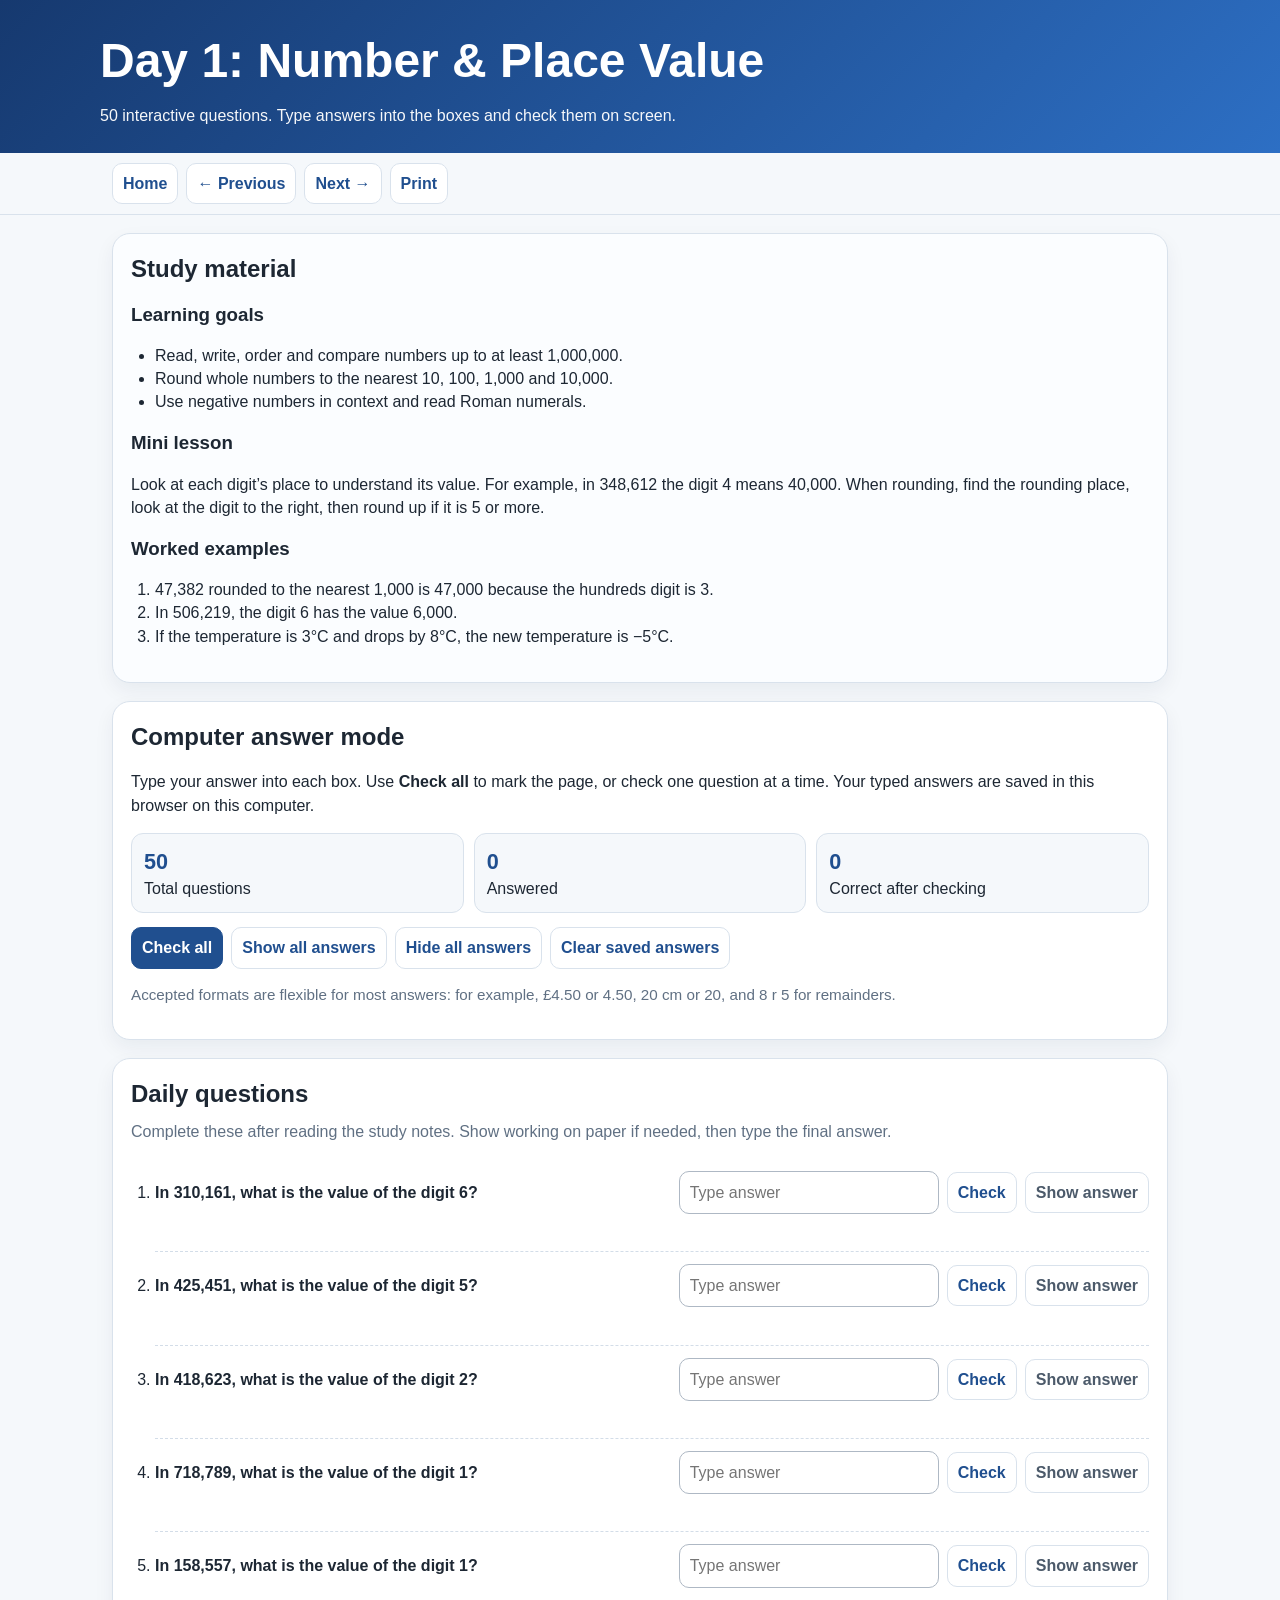
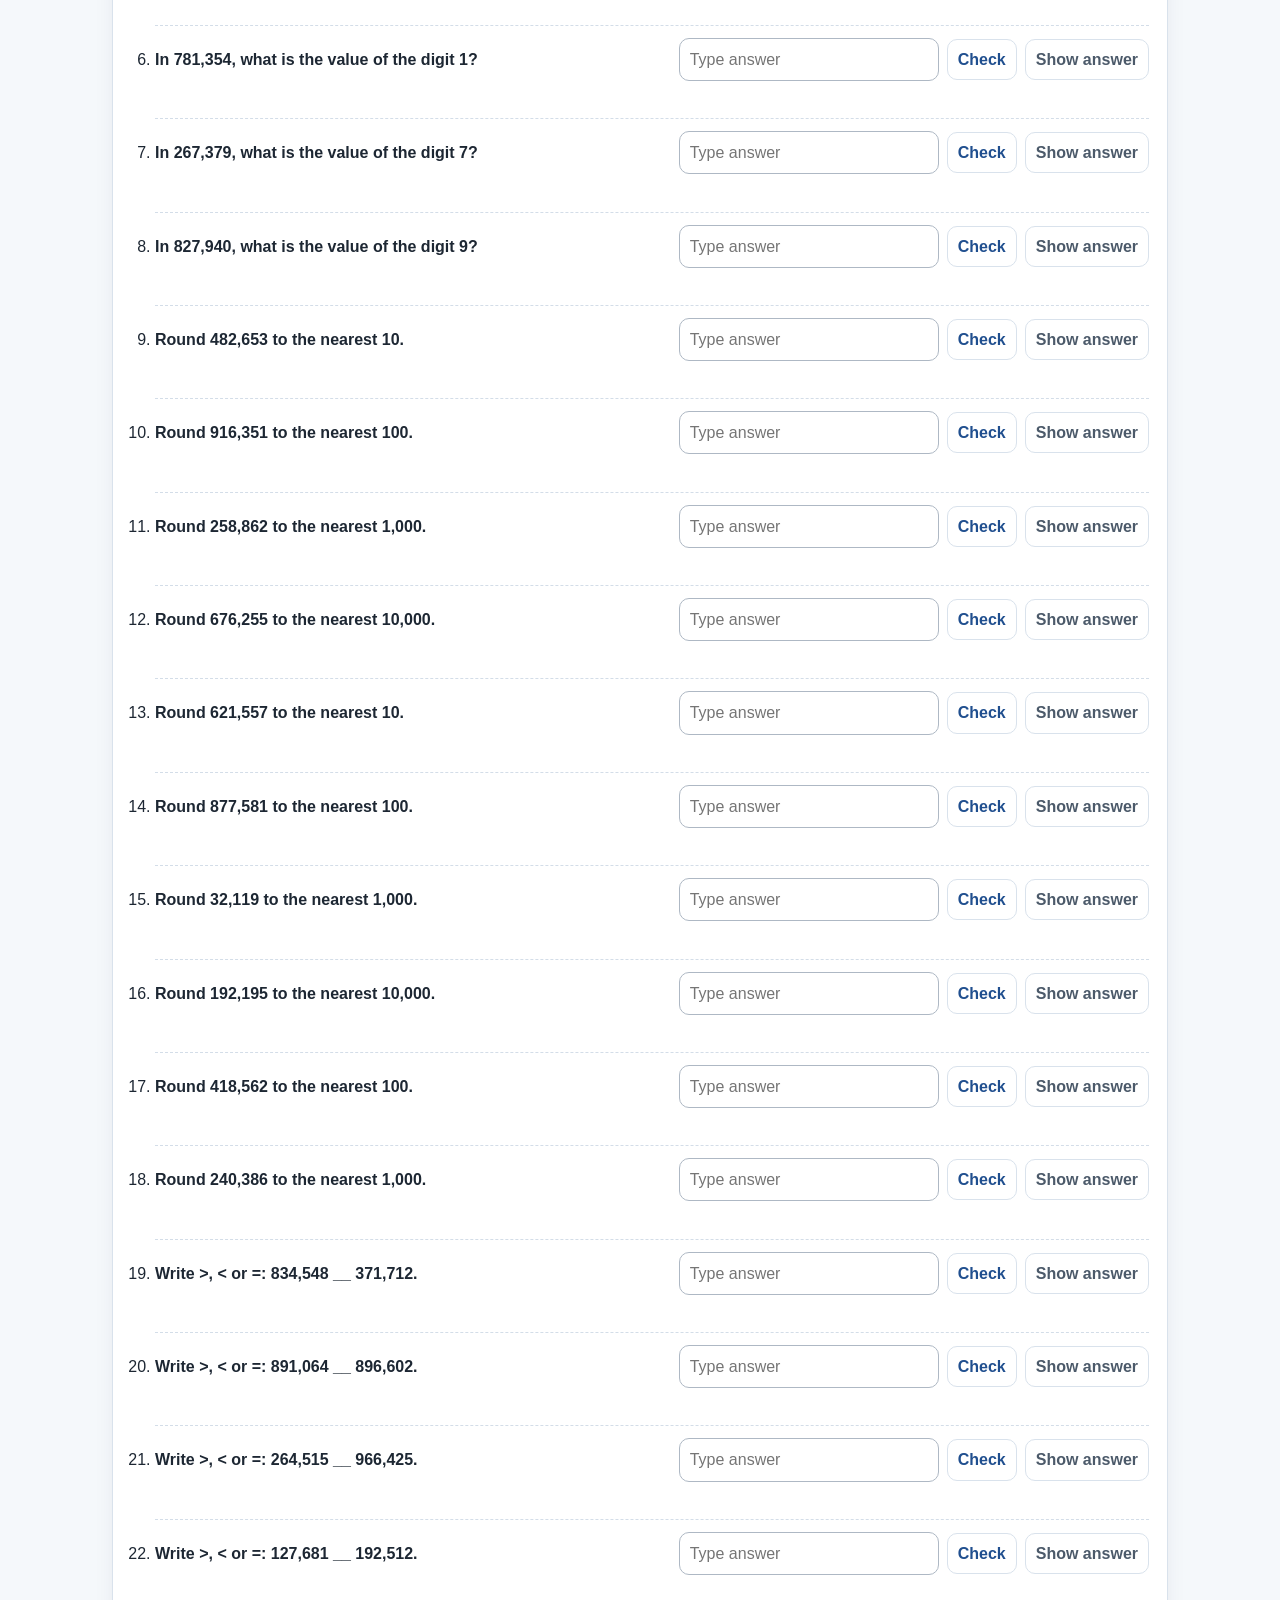
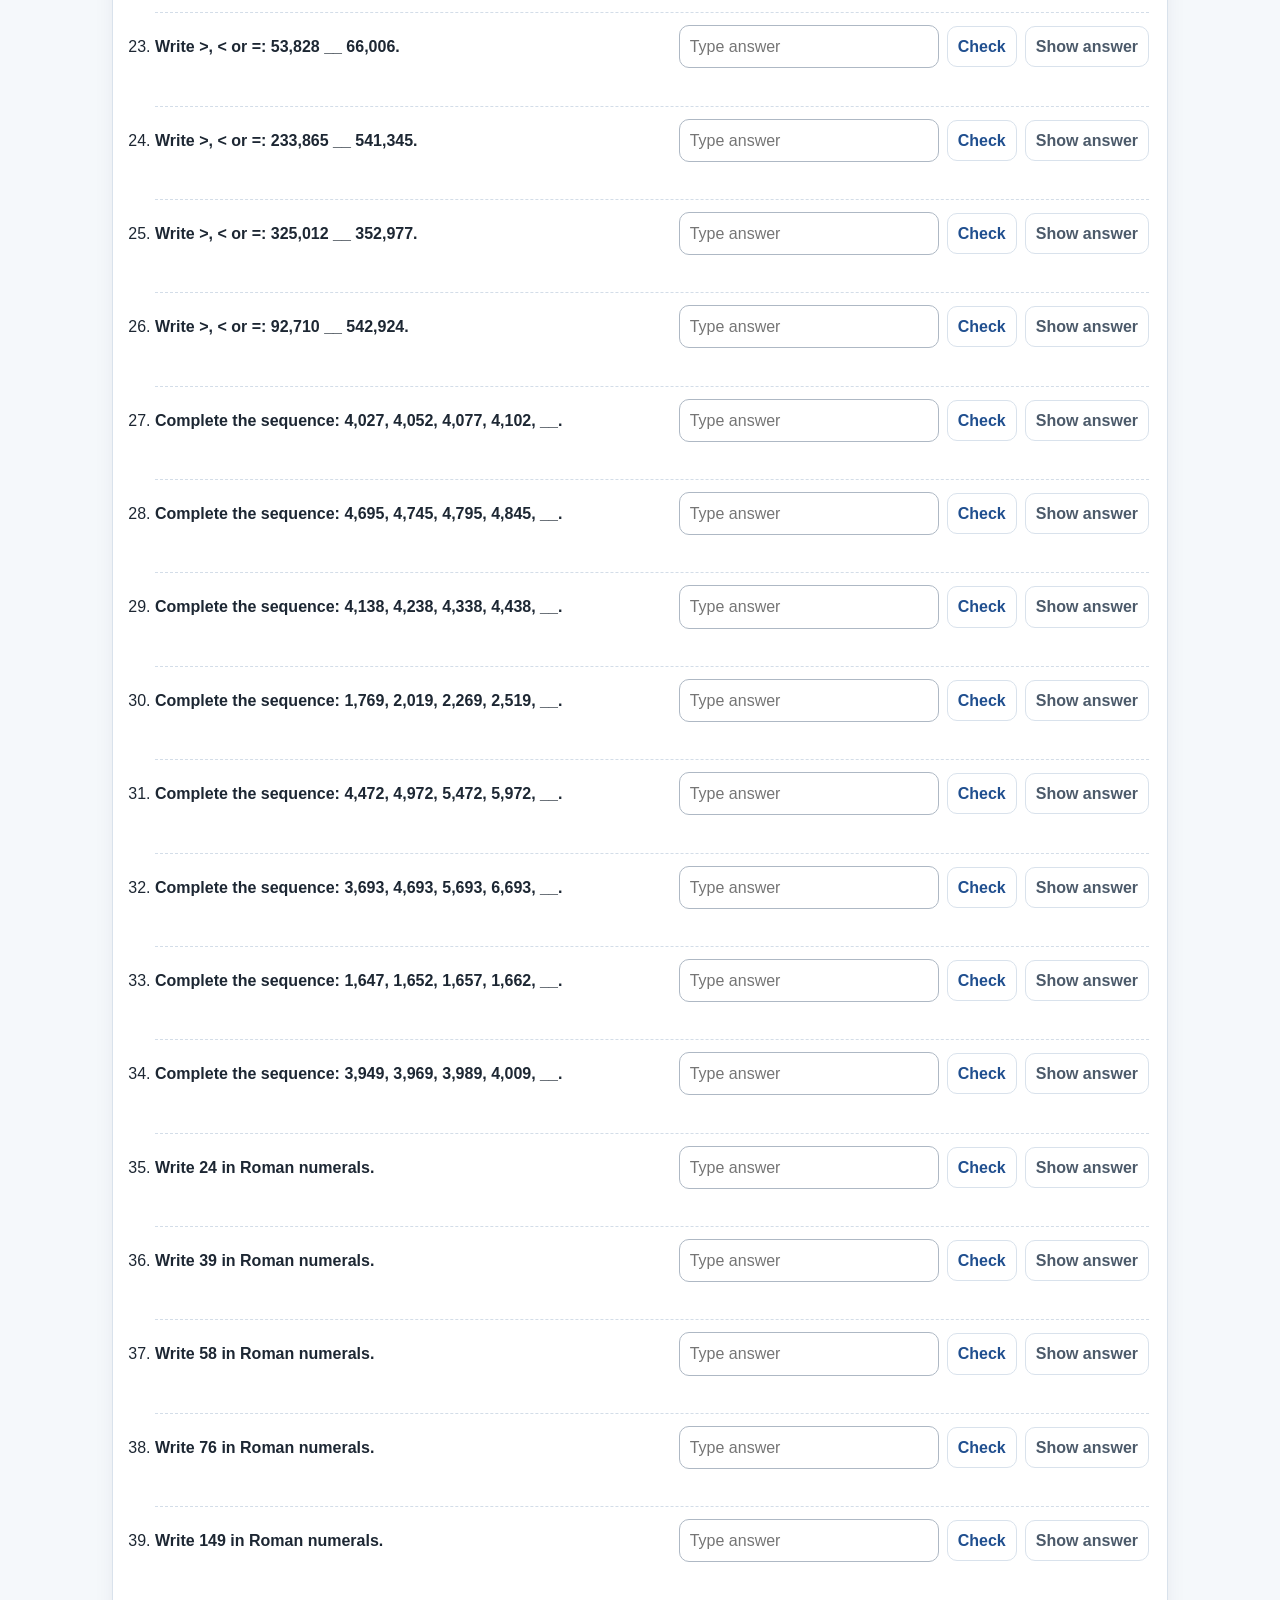
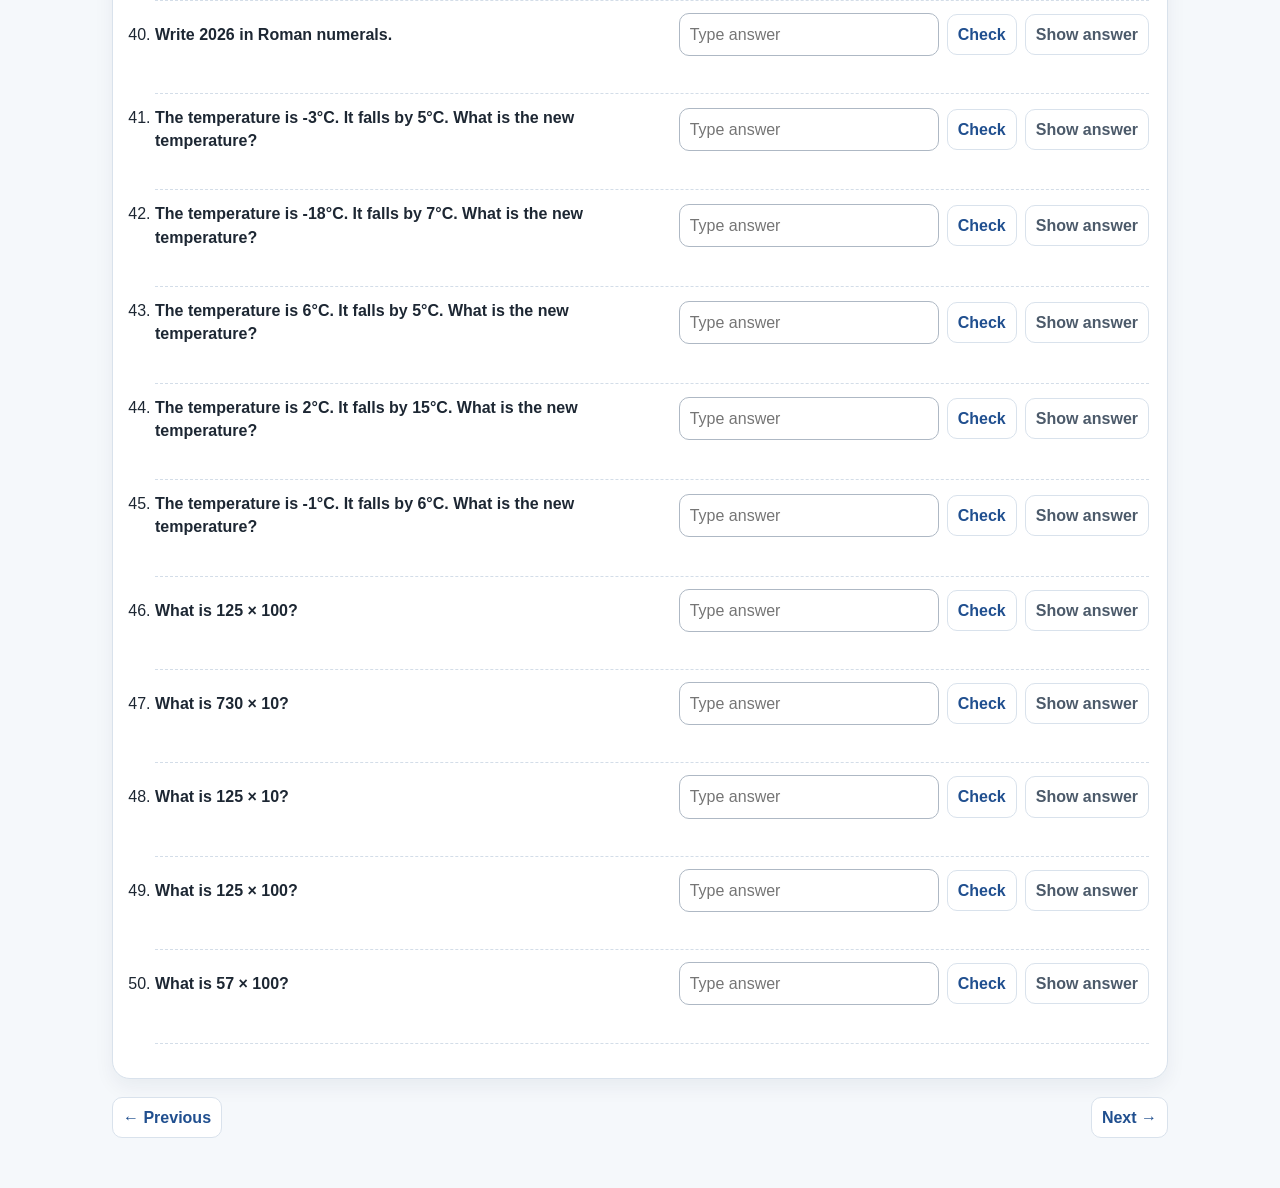
==== day1.html @ 604b39ca "Add files via upload" ====
<!DOCTYPE html>
<html lang="en">
<head>
  <meta charset="utf-8">
  <meta name="viewport" content="width=device-width, initial-scale=1">
  <title>Day 1: Number &amp; Place Value</title>
  <style>
    :root {
      --ink:#1d2733; --muted:#607083; --paper:#fff; --soft:#f5f8fb; --line:#d9e2ec;
      --accent:#204f8f; --accent2:#2d6fc4; --good:#1f7a44; --bad:#b42318; --warn:#8a5a00;
    }
    * { box-sizing:border-box; }
    body { margin:0; font-family:Arial, Helvetica, sans-serif; background:var(--soft); color:var(--ink); line-height:1.45; }
    header { background:linear-gradient(135deg,#16396f,#2d6fc4); color:white; padding:26px 18px; }
    .wrap { max-width:1080px; margin:0 auto; }
    h1 { margin:0 0 8px; font-size:clamp(1.8rem,4vw,3rem); }
    h2 { margin:0 0 8px; }
    h3 { margin:14px 0 6px; }
    .subtitle { margin:0; max-width:780px; opacity:.96; }
    .topnav { background:rgba(245,248,251,.97); border-bottom:1px solid var(--line); position:sticky; top:0; z-index:5; }
    .topnav .wrap { display:flex; gap:8px; flex-wrap:wrap; padding:10px 12px; align-items:center; }
    a, button { font:inherit; }
    .nav-btn, .home-link, .action-btn, .check-one, .show-one {
      border:1px solid var(--line); border-radius:10px; background:white; color:var(--accent);
      padding:8px 10px; text-decoration:none; font-weight:700; cursor:pointer;
    }
    .action-btn { background:var(--accent); color:white; border-color:var(--accent); }
    .show-one { color:#4c5a6a; }
    main { max-width:1080px; margin:0 auto; padding:18px 12px 50px; }
    .panel, .question-section {
      background:var(--paper); border:1px solid var(--line); border-radius:18px;
      padding:18px; margin-bottom:18px; box-shadow:0 8px 20px rgba(16,39,71,.06);
    }
    .study-notes { background:#fbfdff; }
    .study-notes ul, .study-notes ol { padding-left:24px; }
    .stats { display:grid; grid-template-columns:repeat(auto-fit,minmax(160px,1fr)); gap:10px; margin-top:12px; }
    .stat { border:1px solid var(--line); background:var(--soft); border-radius:12px; padding:12px; }
    .stat strong { display:block; font-size:1.35rem; color:var(--accent); }
    .controls { display:flex; flex-wrap:wrap; gap:8px; margin-top:14px; }
    .section-desc { color:var(--muted); margin-top:0; }
    .question-list { padding-left:24px; }
    .q-item { border-bottom:1px dashed #d3dde8; padding:12px 0; break-inside:avoid; }
    .q-row { display:grid; grid-template-columns:1fr minmax(170px,260px) auto auto; gap:8px; align-items:center; }
    .q-text { font-weight:600; }
    .answer-input { width:100%; padding:9px 10px; border:1px solid #aeb8c4; border-radius:10px; font:inherit; background:#fff; }
    .answer-input.correct { border-color:var(--good); background:#f0fbf4; }
    .answer-input.incorrect { border-color:var(--bad); background:#fff5f4; }
    .feedback { margin-top:6px; min-height:1.2em; font-weight:700; }
    .feedback.good { color:var(--good); }
    .feedback.bad { color:var(--bad); }
    .feedback.warn { color:var(--warn); }
    .answer-reveal { display:none; margin-top:6px; padding:8px 10px; background:#eef5ff; border-left:4px solid var(--accent2); border-radius:8px; }
    .answer-reveal.visible { display:block; }
    .bottom-nav { display:flex; justify-content:space-between; gap:8px; margin-top:16px; }
    .note { color:var(--muted); font-size:.95rem; }
    @media (max-width:820px) {
      .q-row { grid-template-columns:1fr; }
      .check-one, .show-one { width:100%; }
    }
    @media print {
      .topnav, .controls, .check-one, .show-one { display:none !important; }
      body { background:white; }
      header { background:white; color:black; border-bottom:2px solid black; }
      .panel, .question-section { box-shadow:none; border:1px solid #aaa; }
      .answer-input { border:none; border-bottom:1px solid #555; border-radius:0; }
      .answer-reveal { display:none !important; }
    }
  </style>
</head>
<body>
  <header>
    <div class="wrap">
      <h1>Day 1: Number &amp; Place Value</h1>
      <p class="subtitle">50 interactive questions. Type answers into the boxes and check them on screen.</p>
    </div>
  </header>
  <div class="topnav">
    <div class="wrap">
      <a class="home-link" href="index.html">Home</a>
      <a class="nav-btn" href="index.html">← Previous</a>
      <a class="nav-btn" href="day2.html">Next →</a>
      <button class="nav-btn" onclick="window.print()">Print</button>
    </div>
  </div>
  <main>
    <section class="panel study-notes"><h2>Study material</h2><h3>Learning goals</h3><ul><li>Read, write, order and compare numbers up to at least 1,000,000.</li><li>Round whole numbers to the nearest 10, 100, 1,000 and 10,000.</li><li>Use negative numbers in context and read Roman numerals.</li></ul><h3>Mini lesson</h3><p>Look at each digit’s place to understand its value. For example, in 348,612 the digit 4 means 40,000. When rounding, find the rounding place, look at the digit to the right, then round up if it is 5 or more.</p><h3>Worked examples</h3><ol><li>47,382 rounded to the nearest 1,000 is 47,000 because the hundreds digit is 3.</li><li>In 506,219, the digit 6 has the value 6,000.</li><li>If the temperature is 3°C and drops by 8°C, the new temperature is −5°C.</li></ol></section>
    <section class="panel">
      <h2>Computer answer mode</h2>
      <p>Type your answer into each box. Use <strong>Check all</strong> to mark the page, or check one question at a time. Your typed answers are saved in this browser on this computer.</p>
      <div class="stats">
        <div class="stat"><strong id="total-count">50</strong>Total questions</div>
        <div class="stat"><strong id="answered-count">0</strong>Answered</div>
        <div class="stat"><strong id="score-count">0</strong>Correct after checking</div>
      </div>
      <div class="controls">
        <button class="action-btn" id="check-all" type="button">Check all</button>
        <button class="nav-btn" id="show-all" type="button">Show all answers</button>
        <button class="nav-btn" id="hide-all" type="button">Hide all answers</button>
        <button class="nav-btn" id="reset-page" type="button">Clear saved answers</button>
      </div>
      <p class="note">Accepted formats are flexible for most answers: for example, £4.50 or 4.50, 20 cm or 20, and 8 r 5 for remainders.</p>
    </section>

    <section class="question-section"><h2>Daily questions</h2>
<p class="section-desc">Complete these after reading the study notes. Show working on paper if needed, then type the final answer.</p>
<ol class="question-list">

<li class="q-item" id="q1">
  <div class="q-row">
    <label class="q-label" for="answer-1">
      <span class="q-text">In 310,161, what is the value of the digit 6?</span>
    </label>
    <input id="answer-1" class="answer-input" type="text" inputmode="text" autocomplete="off" placeholder="Type answer">
    <button type="button" class="check-one" data-qid="1">Check</button>
    <button type="button" class="show-one" data-qid="1">Show answer</button>
  </div>
  <div class="feedback" id="feedback-1" aria-live="polite"></div>
  <div class="answer-reveal" id="reveal-1">Answer: <strong>60</strong></div>
</li>

<li class="q-item" id="q2">
  <div class="q-row">
    <label class="q-label" for="answer-2">
      <span class="q-text">In 425,451, what is the value of the digit 5?</span>
    </label>
    <input id="answer-2" class="answer-input" type="text" inputmode="text" autocomplete="off" placeholder="Type answer">
    <button type="button" class="check-one" data-qid="2">Check</button>
    <button type="button" class="show-one" data-qid="2">Show answer</button>
  </div>
  <div class="feedback" id="feedback-2" aria-live="polite"></div>
  <div class="answer-reveal" id="reveal-2">Answer: <strong>50</strong></div>
</li>

<li class="q-item" id="q3">
  <div class="q-row">
    <label class="q-label" for="answer-3">
      <span class="q-text">In 418,623, what is the value of the digit 2?</span>
    </label>
    <input id="answer-3" class="answer-input" type="text" inputmode="text" autocomplete="off" placeholder="Type answer">
    <button type="button" class="check-one" data-qid="3">Check</button>
    <button type="button" class="show-one" data-qid="3">Show answer</button>
  </div>
  <div class="feedback" id="feedback-3" aria-live="polite"></div>
  <div class="answer-reveal" id="reveal-3">Answer: <strong>20</strong></div>
</li>

<li class="q-item" id="q4">
  <div class="q-row">
    <label class="q-label" for="answer-4">
      <span class="q-text">In 718,789, what is the value of the digit 1?</span>
    </label>
    <input id="answer-4" class="answer-input" type="text" inputmode="text" autocomplete="off" placeholder="Type answer">
    <button type="button" class="check-one" data-qid="4">Check</button>
    <button type="button" class="show-one" data-qid="4">Show answer</button>
  </div>
  <div class="feedback" id="feedback-4" aria-live="polite"></div>
  <div class="answer-reveal" id="reveal-4">Answer: <strong>10,000</strong></div>
</li>

<li class="q-item" id="q5">
  <div class="q-row">
    <label class="q-label" for="answer-5">
      <span class="q-text">In 158,557, what is the value of the digit 1?</span>
    </label>
    <input id="answer-5" class="answer-input" type="text" inputmode="text" autocomplete="off" placeholder="Type answer">
    <button type="button" class="check-one" data-qid="5">Check</button>
    <button type="button" class="show-one" data-qid="5">Show answer</button>
  </div>
  <div class="feedback" id="feedback-5" aria-live="polite"></div>
  <div class="answer-reveal" id="reveal-5">Answer: <strong>100,000</strong></div>
</li>

<li class="q-item" id="q6">
  <div class="q-row">
    <label class="q-label" for="answer-6">
      <span class="q-text">In 781,354, what is the value of the digit 1?</span>
    </label>
    <input id="answer-6" class="answer-input" type="text" inputmode="text" autocomplete="off" placeholder="Type answer">
    <button type="button" class="check-one" data-qid="6">Check</button>
    <button type="button" class="show-one" data-qid="6">Show answer</button>
  </div>
  <div class="feedback" id="feedback-6" aria-live="polite"></div>
  <div class="answer-reveal" id="reveal-6">Answer: <strong>1,000</strong></div>
</li>

<li class="q-item" id="q7">
  <div class="q-row">
    <label class="q-label" for="answer-7">
      <span class="q-text">In 267,379, what is the value of the digit 7?</span>
    </label>
    <input id="answer-7" class="answer-input" type="text" inputmode="text" autocomplete="off" placeholder="Type answer">
    <button type="button" class="check-one" data-qid="7">Check</button>
    <button type="button" class="show-one" data-qid="7">Show answer</button>
  </div>
  <div class="feedback" id="feedback-7" aria-live="polite"></div>
  <div class="answer-reveal" id="reveal-7">Answer: <strong>7,000</strong></div>
</li>

<li class="q-item" id="q8">
  <div class="q-row">
    <label class="q-label" for="answer-8">
      <span class="q-text">In 827,940, what is the value of the digit 9?</span>
    </label>
    <input id="answer-8" class="answer-input" type="text" inputmode="text" autocomplete="off" placeholder="Type answer">
    <button type="button" class="check-one" data-qid="8">Check</button>
    <button type="button" class="show-one" data-qid="8">Show answer</button>
  </div>
  <div class="feedback" id="feedback-8" aria-live="polite"></div>
  <div class="answer-reveal" id="reveal-8">Answer: <strong>900</strong></div>
</li>

<li class="q-item" id="q9">
  <div class="q-row">
    <label class="q-label" for="answer-9">
      <span class="q-text">Round 482,653 to the nearest 10.</span>
    </label>
    <input id="answer-9" class="answer-input" type="text" inputmode="text" autocomplete="off" placeholder="Type answer">
    <button type="button" class="check-one" data-qid="9">Check</button>
    <button type="button" class="show-one" data-qid="9">Show answer</button>
  </div>
  <div class="feedback" id="feedback-9" aria-live="polite"></div>
  <div class="answer-reveal" id="reveal-9">Answer: <strong>482,650</strong></div>
</li>

<li class="q-item" id="q10">
  <div class="q-row">
    <label class="q-label" for="answer-10">
      <span class="q-text">Round 916,351 to the nearest 100.</span>
    </label>
    <input id="answer-10" class="answer-input" type="text" inputmode="text" autocomplete="off" placeholder="Type answer">
    <button type="button" class="check-one" data-qid="10">Check</button>
    <button type="button" class="show-one" data-qid="10">Show answer</button>
  </div>
  <div class="feedback" id="feedback-10" aria-live="polite"></div>
  <div class="answer-reveal" id="reveal-10">Answer: <strong>916,400</strong></div>
</li>

<li class="q-item" id="q11">
  <div class="q-row">
    <label class="q-label" for="answer-11">
      <span class="q-text">Round 258,862 to the nearest 1,000.</span>
    </label>
    <input id="answer-11" class="answer-input" type="text" inputmode="text" autocomplete="off" placeholder="Type answer">
    <button type="button" class="check-one" data-qid="11">Check</button>
    <button type="button" class="show-one" data-qid="11">Show answer</button>
  </div>
  <div class="feedback" id="feedback-11" aria-live="polite"></div>
  <div class="answer-reveal" id="reveal-11">Answer: <strong>259,000</strong></div>
</li>

<li class="q-item" id="q12">
  <div class="q-row">
    <label class="q-label" for="answer-12">
      <span class="q-text">Round 676,255 to the nearest 10,000.</span>
    </label>
    <input id="answer-12" class="answer-input" type="text" inputmode="text" autocomplete="off" placeholder="Type answer">
    <button type="button" class="check-one" data-qid="12">Check</button>
    <button type="button" class="show-one" data-qid="12">Show answer</button>
  </div>
  <div class="feedback" id="feedback-12" aria-live="polite"></div>
  <div class="answer-reveal" id="reveal-12">Answer: <strong>680,000</strong></div>
</li>

<li class="q-item" id="q13">
  <div class="q-row">
    <label class="q-label" for="answer-13">
      <span class="q-text">Round 621,557 to the nearest 10.</span>
    </label>
    <input id="answer-13" class="answer-input" type="text" inputmode="text" autocomplete="off" placeholder="Type answer">
    <button type="button" class="check-one" data-qid="13">Check</button>
    <button type="button" class="show-one" data-qid="13">Show answer</button>
  </div>
  <div class="feedback" id="feedback-13" aria-live="polite"></div>
  <div class="answer-reveal" id="reveal-13">Answer: <strong>621,560</strong></div>
</li>

<li class="q-item" id="q14">
  <div class="q-row">
    <label class="q-label" for="answer-14">
      <span class="q-text">Round 877,581 to the nearest 100.</span>
    </label>
    <input id="answer-14" class="answer-input" type="text" inputmode="text" autocomplete="off" placeholder="Type answer">
    <button type="button" class="check-one" data-qid="14">Check</button>
    <button type="button" class="show-one" data-qid="14">Show answer</button>
  </div>
  <div class="feedback" id="feedback-14" aria-live="polite"></div>
  <div class="answer-reveal" id="reveal-14">Answer: <strong>877,600</strong></div>
</li>

<li class="q-item" id="q15">
  <div class="q-row">
    <label class="q-label" for="answer-15">
      <span class="q-text">Round 32,119 to the nearest 1,000.</span>
    </label>
    <input id="answer-15" class="answer-input" type="text" inputmode="text" autocomplete="off" placeholder="Type answer">
    <button type="button" class="check-one" data-qid="15">Check</button>
    <button type="button" class="show-one" data-qid="15">Show answer</button>
  </div>
  <div class="feedback" id="feedback-15" aria-live="polite"></div>
  <div class="answer-reveal" id="reveal-15">Answer: <strong>32,000</strong></div>
</li>

<li class="q-item" id="q16">
  <div class="q-row">
    <label class="q-label" for="answer-16">
      <span class="q-text">Round 192,195 to the nearest 10,000.</span>
    </label>
    <input id="answer-16" class="answer-input" type="text" inputmode="text" autocomplete="off" placeholder="Type answer">
    <button type="button" class="check-one" data-qid="16">Check</button>
    <button type="button" class="show-one" data-qid="16">Show answer</button>
  </div>
  <div class="feedback" id="feedback-16" aria-live="polite"></div>
  <div class="answer-reveal" id="reveal-16">Answer: <strong>190,000</strong></div>
</li>

<li class="q-item" id="q17">
  <div class="q-row">
    <label class="q-label" for="answer-17">
      <span class="q-text">Round 418,562 to the nearest 100.</span>
    </label>
    <input id="answer-17" class="answer-input" type="text" inputmode="text" autocomplete="off" placeholder="Type answer">
    <button type="button" class="check-one" data-qid="17">Check</button>
    <button type="button" class="show-one" data-qid="17">Show answer</button>
  </div>
  <div class="feedback" id="feedback-17" aria-live="polite"></div>
  <div class="answer-reveal" id="reveal-17">Answer: <strong>418,600</strong></div>
</li>

<li class="q-item" id="q18">
  <div class="q-row">
    <label class="q-label" for="answer-18">
      <span class="q-text">Round 240,386 to the nearest 1,000.</span>
    </label>
    <input id="answer-18" class="answer-input" type="text" inputmode="text" autocomplete="off" placeholder="Type answer">
    <button type="button" class="check-one" data-qid="18">Check</button>
    <button type="button" class="show-one" data-qid="18">Show answer</button>
  </div>
  <div class="feedback" id="feedback-18" aria-live="polite"></div>
  <div class="answer-reveal" id="reveal-18">Answer: <strong>240,000</strong></div>
</li>

<li class="q-item" id="q19">
  <div class="q-row">
    <label class="q-label" for="answer-19">
      <span class="q-text">Write &gt;, &lt; or =: 834,548 __ 371,712.</span>
    </label>
    <input id="answer-19" class="answer-input" type="text" inputmode="text" autocomplete="off" placeholder="Type answer">
    <button type="button" class="check-one" data-qid="19">Check</button>
    <button type="button" class="show-one" data-qid="19">Show answer</button>
  </div>
  <div class="feedback" id="feedback-19" aria-live="polite"></div>
  <div class="answer-reveal" id="reveal-19">Answer: <strong>&gt;</strong></div>
</li>

<li class="q-item" id="q20">
  <div class="q-row">
    <label class="q-label" for="answer-20">
      <span class="q-text">Write &gt;, &lt; or =: 891,064 __ 896,602.</span>
    </label>
    <input id="answer-20" class="answer-input" type="text" inputmode="text" autocomplete="off" placeholder="Type answer">
    <button type="button" class="check-one" data-qid="20">Check</button>
    <button type="button" class="show-one" data-qid="20">Show answer</button>
  </div>
  <div class="feedback" id="feedback-20" aria-live="polite"></div>
  <div class="answer-reveal" id="reveal-20">Answer: <strong>&lt;</strong></div>
</li>

<li class="q-item" id="q21">
  <div class="q-row">
    <label class="q-label" for="answer-21">
      <span class="q-text">Write &gt;, &lt; or =: 264,515 __ 966,425.</span>
    </label>
    <input id="answer-21" class="answer-input" type="text" inputmode="text" autocomplete="off" placeholder="Type answer">
    <button type="button" class="check-one" data-qid="21">Check</button>
    <button type="button" class="show-one" data-qid="21">Show answer</button>
  </div>
  <div class="feedback" id="feedback-21" aria-live="polite"></div>
  <div class="answer-reveal" id="reveal-21">Answer: <strong>&lt;</strong></div>
</li>

<li class="q-item" id="q22">
  <div class="q-row">
    <label class="q-label" for="answer-22">
      <span class="q-text">Write &gt;, &lt; or =: 127,681 __ 192,512.</span>
    </label>
    <input id="answer-22" class="answer-input" type="text" inputmode="text" autocomplete="off" placeholder="Type answer">
    <button type="button" class="check-one" data-qid="22">Check</button>
    <button type="button" class="show-one" data-qid="22">Show answer</button>
  </div>
  <div class="feedback" id="feedback-22" aria-live="polite"></div>
  <div class="answer-reveal" id="reveal-22">Answer: <strong>&lt;</strong></div>
</li>

<li class="q-item" id="q23">
  <div class="q-row">
    <label class="q-label" for="answer-23">
      <span class="q-text">Write &gt;, &lt; or =: 53,828 __ 66,006.</span>
    </label>
    <input id="answer-23" class="answer-input" type="text" inputmode="text" autocomplete="off" placeholder="Type answer">
    <button type="button" class="check-one" data-qid="23">Check</button>
    <button type="button" class="show-one" data-qid="23">Show answer</button>
  </div>
  <div class="feedback" id="feedback-23" aria-live="polite"></div>
  <div class="answer-reveal" id="reveal-23">Answer: <strong>&lt;</strong></div>
</li>

<li class="q-item" id="q24">
  <div class="q-row">
    <label class="q-label" for="answer-24">
      <span class="q-text">Write &gt;, &lt; or =: 233,865 __ 541,345.</span>
    </label>
    <input id="answer-24" class="answer-input" type="text" inputmode="text" autocomplete="off" placeholder="Type answer">
    <button type="button" class="check-one" data-qid="24">Check</button>
    <button type="button" class="show-one" data-qid="24">Show answer</button>
  </div>
  <div class="feedback" id="feedback-24" aria-live="polite"></div>
  <div class="answer-reveal" id="reveal-24">Answer: <strong>&lt;</strong></div>
</li>

<li class="q-item" id="q25">
  <div class="q-row">
    <label class="q-label" for="answer-25">
      <span class="q-text">Write &gt;, &lt; or =: 325,012 __ 352,977.</span>
    </label>
    <input id="answer-25" class="answer-input" type="text" inputmode="text" autocomplete="off" placeholder="Type answer">
    <button type="button" class="check-one" data-qid="25">Check</button>
    <button type="button" class="show-one" data-qid="25">Show answer</button>
  </div>
  <div class="feedback" id="feedback-25" aria-live="polite"></div>
  <div class="answer-reveal" id="reveal-25">Answer: <strong>&lt;</strong></div>
</li>

<li class="q-item" id="q26">
  <div class="q-row">
    <label class="q-label" for="answer-26">
      <span class="q-text">Write &gt;, &lt; or =: 92,710 __ 542,924.</span>
    </label>
    <input id="answer-26" class="answer-input" type="text" inputmode="text" autocomplete="off" placeholder="Type answer">
    <button type="button" class="check-one" data-qid="26">Check</button>
    <button type="button" class="show-one" data-qid="26">Show answer</button>
  </div>
  <div class="feedback" id="feedback-26" aria-live="polite"></div>
  <div class="answer-reveal" id="reveal-26">Answer: <strong>&lt;</strong></div>
</li>

<li class="q-item" id="q27">
  <div class="q-row">
    <label class="q-label" for="answer-27">
      <span class="q-text">Complete the sequence: 4,027, 4,052, 4,077, 4,102, __.</span>
    </label>
    <input id="answer-27" class="answer-input" type="text" inputmode="text" autocomplete="off" placeholder="Type answer">
    <button type="button" class="check-one" data-qid="27">Check</button>
    <button type="button" class="show-one" data-qid="27">Show answer</button>
  </div>
  <div class="feedback" id="feedback-27" aria-live="polite"></div>
  <div class="answer-reveal" id="reveal-27">Answer: <strong>4,127</strong></div>
</li>

<li class="q-item" id="q28">
  <div class="q-row">
    <label class="q-label" for="answer-28">
      <span class="q-text">Complete the sequence: 4,695, 4,745, 4,795, 4,845, __.</span>
    </label>
    <input id="answer-28" class="answer-input" type="text" inputmode="text" autocomplete="off" placeholder="Type answer">
    <button type="button" class="check-one" data-qid="28">Check</button>
    <button type="button" class="show-one" data-qid="28">Show answer</button>
  </div>
  <div class="feedback" id="feedback-28" aria-live="polite"></div>
  <div class="answer-reveal" id="reveal-28">Answer: <strong>4,895</strong></div>
</li>

<li class="q-item" id="q29">
  <div class="q-row">
    <label class="q-label" for="answer-29">
      <span class="q-text">Complete the sequence: 4,138, 4,238, 4,338, 4,438, __.</span>
    </label>
    <input id="answer-29" class="answer-input" type="text" inputmode="text" autocomplete="off" placeholder="Type answer">
    <button type="button" class="check-one" data-qid="29">Check</button>
    <button type="button" class="show-one" data-qid="29">Show answer</button>
  </div>
  <div class="feedback" id="feedback-29" aria-live="polite"></div>
  <div class="answer-reveal" id="reveal-29">Answer: <strong>4,538</strong></div>
</li>

<li class="q-item" id="q30">
  <div class="q-row">
    <label class="q-label" for="answer-30">
      <span class="q-text">Complete the sequence: 1,769, 2,019, 2,269, 2,519, __.</span>
    </label>
    <input id="answer-30" class="answer-input" type="text" inputmode="text" autocomplete="off" placeholder="Type answer">
    <button type="button" class="check-one" data-qid="30">Check</button>
    <button type="button" class="show-one" data-qid="30">Show answer</button>
  </div>
  <div class="feedback" id="feedback-30" aria-live="polite"></div>
  <div class="answer-reveal" id="reveal-30">Answer: <strong>2,769</strong></div>
</li>

<li class="q-item" id="q31">
  <div class="q-row">
    <label class="q-label" for="answer-31">
      <span class="q-text">Complete the sequence: 4,472, 4,972, 5,472, 5,972, __.</span>
    </label>
    <input id="answer-31" class="answer-input" type="text" inputmode="text" autocomplete="off" placeholder="Type answer">
    <button type="button" class="check-one" data-qid="31">Check</button>
    <button type="button" class="show-one" data-qid="31">Show answer</button>
  </div>
  <div class="feedback" id="feedback-31" aria-live="polite"></div>
  <div class="answer-reveal" id="reveal-31">Answer: <strong>6,472</strong></div>
</li>

<li class="q-item" id="q32">
  <div class="q-row">
    <label class="q-label" for="answer-32">
      <span class="q-text">Complete the sequence: 3,693, 4,693, 5,693, 6,693, __.</span>
    </label>
    <input id="answer-32" class="answer-input" type="text" inputmode="text" autocomplete="off" placeholder="Type answer">
    <button type="button" class="check-one" data-qid="32">Check</button>
    <button type="button" class="show-one" data-qid="32">Show answer</button>
  </div>
  <div class="feedback" id="feedback-32" aria-live="polite"></div>
  <div class="answer-reveal" id="reveal-32">Answer: <strong>7,693</strong></div>
</li>

<li class="q-item" id="q33">
  <div class="q-row">
    <label class="q-label" for="answer-33">
      <span class="q-text">Complete the sequence: 1,647, 1,652, 1,657, 1,662, __.</span>
    </label>
    <input id="answer-33" class="answer-input" type="text" inputmode="text" autocomplete="off" placeholder="Type answer">
    <button type="button" class="check-one" data-qid="33">Check</button>
    <button type="button" class="show-one" data-qid="33">Show answer</button>
  </div>
  <div class="feedback" id="feedback-33" aria-live="polite"></div>
  <div class="answer-reveal" id="reveal-33">Answer: <strong>1,667</strong></div>
</li>

<li class="q-item" id="q34">
  <div class="q-row">
    <label class="q-label" for="answer-34">
      <span class="q-text">Complete the sequence: 3,949, 3,969, 3,989, 4,009, __.</span>
    </label>
    <input id="answer-34" class="answer-input" type="text" inputmode="text" autocomplete="off" placeholder="Type answer">
    <button type="button" class="check-one" data-qid="34">Check</button>
    <button type="button" class="show-one" data-qid="34">Show answer</button>
  </div>
  <div class="feedback" id="feedback-34" aria-live="polite"></div>
  <div class="answer-reveal" id="reveal-34">Answer: <strong>4,029</strong></div>
</li>

<li class="q-item" id="q35">
  <div class="q-row">
    <label class="q-label" for="answer-35">
      <span class="q-text">Write 24 in Roman numerals.</span>
    </label>
    <input id="answer-35" class="answer-input" type="text" inputmode="text" autocomplete="off" placeholder="Type answer">
    <button type="button" class="check-one" data-qid="35">Check</button>
    <button type="button" class="show-one" data-qid="35">Show answer</button>
  </div>
  <div class="feedback" id="feedback-35" aria-live="polite"></div>
  <div class="answer-reveal" id="reveal-35">Answer: <strong>XXIV</strong></div>
</li>

<li class="q-item" id="q36">
  <div class="q-row">
    <label class="q-label" for="answer-36">
      <span class="q-text">Write 39 in Roman numerals.</span>
    </label>
    <input id="answer-36" class="answer-input" type="text" inputmode="text" autocomplete="off" placeholder="Type answer">
    <button type="button" class="check-one" data-qid="36">Check</button>
    <button type="button" class="show-one" data-qid="36">Show answer</button>
  </div>
  <div class="feedback" id="feedback-36" aria-live="polite"></div>
  <div class="answer-reveal" id="reveal-36">Answer: <strong>XXXIX</strong></div>
</li>

<li class="q-item" id="q37">
  <div class="q-row">
    <label class="q-label" for="answer-37">
      <span class="q-text">Write 58 in Roman numerals.</span>
    </label>
    <input id="answer-37" class="answer-input" type="text" inputmode="text" autocomplete="off" placeholder="Type answer">
    <button type="button" class="check-one" data-qid="37">Check</button>
    <button type="button" class="show-one" data-qid="37">Show answer</button>
  </div>
  <div class="feedback" id="feedback-37" aria-live="polite"></div>
  <div class="answer-reveal" id="reveal-37">Answer: <strong>LVIII</strong></div>
</li>

<li class="q-item" id="q38">
  <div class="q-row">
    <label class="q-label" for="answer-38">
      <span class="q-text">Write 76 in Roman numerals.</span>
    </label>
    <input id="answer-38" class="answer-input" type="text" inputmode="text" autocomplete="off" placeholder="Type answer">
    <button type="button" class="check-one" data-qid="38">Check</button>
    <button type="button" class="show-one" data-qid="38">Show answer</button>
  </div>
  <div class="feedback" id="feedback-38" aria-live="polite"></div>
  <div class="answer-reveal" id="reveal-38">Answer: <strong>LXXVI</strong></div>
</li>

<li class="q-item" id="q39">
  <div class="q-row">
    <label class="q-label" for="answer-39">
      <span class="q-text">Write 149 in Roman numerals.</span>
    </label>
    <input id="answer-39" class="answer-input" type="text" inputmode="text" autocomplete="off" placeholder="Type answer">
    <button type="button" class="check-one" data-qid="39">Check</button>
    <button type="button" class="show-one" data-qid="39">Show answer</button>
  </div>
  <div class="feedback" id="feedback-39" aria-live="polite"></div>
  <div class="answer-reveal" id="reveal-39">Answer: <strong>CXLIX</strong></div>
</li>

<li class="q-item" id="q40">
  <div class="q-row">
    <label class="q-label" for="answer-40">
      <span class="q-text">Write 2026 in Roman numerals.</span>
    </label>
    <input id="answer-40" class="answer-input" type="text" inputmode="text" autocomplete="off" placeholder="Type answer">
    <button type="button" class="check-one" data-qid="40">Check</button>
    <button type="button" class="show-one" data-qid="40">Show answer</button>
  </div>
  <div class="feedback" id="feedback-40" aria-live="polite"></div>
  <div class="answer-reveal" id="reveal-40">Answer: <strong>MMXXVI</strong></div>
</li>

<li class="q-item" id="q41">
  <div class="q-row">
    <label class="q-label" for="answer-41">
      <span class="q-text">The temperature is -3°C. It falls by 5°C. What is the new temperature?</span>
    </label>
    <input id="answer-41" class="answer-input" type="text" inputmode="text" autocomplete="off" placeholder="Type answer">
    <button type="button" class="check-one" data-qid="41">Check</button>
    <button type="button" class="show-one" data-qid="41">Show answer</button>
  </div>
  <div class="feedback" id="feedback-41" aria-live="polite"></div>
  <div class="answer-reveal" id="reveal-41">Answer: <strong>-8°C</strong></div>
</li>

<li class="q-item" id="q42">
  <div class="q-row">
    <label class="q-label" for="answer-42">
      <span class="q-text">The temperature is -18°C. It falls by 7°C. What is the new temperature?</span>
    </label>
    <input id="answer-42" class="answer-input" type="text" inputmode="text" autocomplete="off" placeholder="Type answer">
    <button type="button" class="check-one" data-qid="42">Check</button>
    <button type="button" class="show-one" data-qid="42">Show answer</button>
  </div>
  <div class="feedback" id="feedback-42" aria-live="polite"></div>
  <div class="answer-reveal" id="reveal-42">Answer: <strong>-25°C</strong></div>
</li>

<li class="q-item" id="q43">
  <div class="q-row">
    <label class="q-label" for="answer-43">
      <span class="q-text">The temperature is 6°C. It falls by 5°C. What is the new temperature?</span>
    </label>
    <input id="answer-43" class="answer-input" type="text" inputmode="text" autocomplete="off" placeholder="Type answer">
    <button type="button" class="check-one" data-qid="43">Check</button>
    <button type="button" class="show-one" data-qid="43">Show answer</button>
  </div>
  <div class="feedback" id="feedback-43" aria-live="polite"></div>
  <div class="answer-reveal" id="reveal-43">Answer: <strong>1°C</strong></div>
</li>

<li class="q-item" id="q44">
  <div class="q-row">
    <label class="q-label" for="answer-44">
      <span class="q-text">The temperature is 2°C. It falls by 15°C. What is the new temperature?</span>
    </label>
    <input id="answer-44" class="answer-input" type="text" inputmode="text" autocomplete="off" placeholder="Type answer">
    <button type="button" class="check-one" data-qid="44">Check</button>
    <button type="button" class="show-one" data-qid="44">Show answer</button>
  </div>
  <div class="feedback" id="feedback-44" aria-live="polite"></div>
  <div class="answer-reveal" id="reveal-44">Answer: <strong>-13°C</strong></div>
</li>

<li class="q-item" id="q45">
  <div class="q-row">
    <label class="q-label" for="answer-45">
      <span class="q-text">The temperature is -1°C. It falls by 6°C. What is the new temperature?</span>
    </label>
    <input id="answer-45" class="answer-input" type="text" inputmode="text" autocomplete="off" placeholder="Type answer">
    <button type="button" class="check-one" data-qid="45">Check</button>
    <button type="button" class="show-one" data-qid="45">Show answer</button>
  </div>
  <div class="feedback" id="feedback-45" aria-live="polite"></div>
  <div class="answer-reveal" id="reveal-45">Answer: <strong>-7°C</strong></div>
</li>

<li class="q-item" id="q46">
  <div class="q-row">
    <label class="q-label" for="answer-46">
      <span class="q-text">What is 125 × 100?</span>
    </label>
    <input id="answer-46" class="answer-input" type="text" inputmode="text" autocomplete="off" placeholder="Type answer">
    <button type="button" class="check-one" data-qid="46">Check</button>
    <button type="button" class="show-one" data-qid="46">Show answer</button>
  </div>
  <div class="feedback" id="feedback-46" aria-live="polite"></div>
  <div class="answer-reveal" id="reveal-46">Answer: <strong>12,500</strong></div>
</li>

<li class="q-item" id="q47">
  <div class="q-row">
    <label class="q-label" for="answer-47">
      <span class="q-text">What is 730 × 10?</span>
    </label>
    <input id="answer-47" class="answer-input" type="text" inputmode="text" autocomplete="off" placeholder="Type answer">
    <button type="button" class="check-one" data-qid="47">Check</button>
    <button type="button" class="show-one" data-qid="47">Show answer</button>
  </div>
  <div class="feedback" id="feedback-47" aria-live="polite"></div>
  <div class="answer-reveal" id="reveal-47">Answer: <strong>7,300</strong></div>
</li>

<li class="q-item" id="q48">
  <div class="q-row">
    <label class="q-label" for="answer-48">
      <span class="q-text">What is 125 × 10?</span>
    </label>
    <input id="answer-48" class="answer-input" type="text" inputmode="text" autocomplete="off" placeholder="Type answer">
    <button type="button" class="check-one" data-qid="48">Check</button>
    <button type="button" class="show-one" data-qid="48">Show answer</button>
  </div>
  <div class="feedback" id="feedback-48" aria-live="polite"></div>
  <div class="answer-reveal" id="reveal-48">Answer: <strong>1,250</strong></div>
</li>

<li class="q-item" id="q49">
  <div class="q-row">
    <label class="q-label" for="answer-49">
      <span class="q-text">What is 125 × 100?</span>
    </label>
    <input id="answer-49" class="answer-input" type="text" inputmode="text" autocomplete="off" placeholder="Type answer">
    <button type="button" class="check-one" data-qid="49">Check</button>
    <button type="button" class="show-one" data-qid="49">Show answer</button>
  </div>
  <div class="feedback" id="feedback-49" aria-live="polite"></div>
  <div class="answer-reveal" id="reveal-49">Answer: <strong>12,500</strong></div>
</li>

<li class="q-item" id="q50">
  <div class="q-row">
    <label class="q-label" for="answer-50">
      <span class="q-text">What is 57 × 100?</span>
    </label>
    <input id="answer-50" class="answer-input" type="text" inputmode="text" autocomplete="off" placeholder="Type answer">
    <button type="button" class="check-one" data-qid="50">Check</button>
    <button type="button" class="show-one" data-qid="50">Show answer</button>
  </div>
  <div class="feedback" id="feedback-50" aria-live="polite"></div>
  <div class="answer-reveal" id="reveal-50">Answer: <strong>5,700</strong></div>
</li>
</ol></section>

    <div class="bottom-nav">
      <a class="nav-btn" href="index.html">← Previous</a>
      <a class="nav-btn" href="day2.html">Next →</a>
    </div>
  </main>

  <script>
    const PAGE_KEY = "year5-maths-day1";
    const ANSWERS = [{"id": 1, "answer": "60", "accepted": ["60"]}, {"id": 2, "answer": "50", "accepted": ["50"]}, {"id": 3, "answer": "20", "accepted": ["20"]}, {"id": 4, "answer": "10,000", "accepted": ["10000", "10,000"]}, {"id": 5, "answer": "100,000", "accepted": ["100000", "100,000"]}, {"id": 6, "answer": "1,000", "accepted": ["1000", "1,000"]}, {"id": 7, "answer": "7,000", "accepted": ["7000", "7,000"]}, {"id": 8, "answer": "900", "accepted": ["900"]}, {"id": 9, "answer": "482,650", "accepted": ["482650", "482,650"]}, {"id": 10, "answer": "916,400", "accepted": ["916400", "916,400"]}, {"id": 11, "answer": "259,000", "accepted": ["259000", "259,000"]}, {"id": 12, "answer": "680,000", "accepted": ["680000", "680,000"]}, {"id": 13, "answer": "621,560", "accepted": ["621560", "621,560"]}, {"id": 14, "answer": "877,600", "accepted": ["877600", "877,600"]}, {"id": 15, "answer": "32,000", "accepted": ["32000", "32,000"]}, {"id": 16, "answer": "190,000", "accepted": ["190000", "190,000"]}, {"id": 17, "answer": "418,600", "accepted": ["418600", "418,600"]}, {"id": 18, "answer": "240,000", "accepted": ["240000", "240,000"]}, {"id": 19, "answer": ">", "accepted": [">"]}, {"id": 20, "answer": "<", "accepted": ["<"]}, {"id": 21, "answer": "<", "accepted": ["<"]}, {"id": 22, "answer": "<", "accepted": ["<"]}, {"id": 23, "answer": "<", "accepted": ["<"]}, {"id": 24, "answer": "<", "accepted": ["<"]}, {"id": 25, "answer": "<", "accepted": ["<"]}, {"id": 26, "answer": "<", "accepted": ["<"]}, {"id": 27, "answer": "4,127", "accepted": ["4127", "4,127"]}, {"id": 28, "answer": "4,895", "accepted": ["4895", "4,895"]}, {"id": 29, "answer": "4,538", "accepted": ["4538", "4,538"]}, {"id": 30, "answer": "2,769", "accepted": ["2769", "2,769"]}, {"id": 31, "answer": "6,472", "accepted": ["6472", "6,472"]}, {"id": 32, "answer": "7,693", "accepted": ["7693", "7,693"]}, {"id": 33, "answer": "1,667", "accepted": ["1667", "1,667"]}, {"id": 34, "answer": "4,029", "accepted": ["4029", "4,029"]}, {"id": 35, "answer": "XXIV", "accepted": ["XXIV"]}, {"id": 36, "answer": "XXXIX", "accepted": ["XXXIX"]}, {"id": 37, "answer": "LVIII", "accepted": ["LVIII"]}, {"id": 38, "answer": "LXXVI", "accepted": ["LXXVI"]}, {"id": 39, "answer": "CXLIX", "accepted": ["CXLIX"]}, {"id": 40, "answer": "MMXXVI", "accepted": ["MMXXVI"]}, {"id": 41, "answer": "-8°C", "accepted": ["-8", "-8C", "-8°C"]}, {"id": 42, "answer": "-25°C", "accepted": ["-25", "-25C", "-25°C"]}, {"id": 43, "answer": "1°C", "accepted": ["1", "1C", "1°C"]}, {"id": 44, "answer": "-13°C", "accepted": ["-13", "-13C", "-13°C"]}, {"id": 45, "answer": "-7°C", "accepted": ["-7", "-7C", "-7°C"]}, {"id": 46, "answer": "12,500", "accepted": ["12500", "12,500"]}, {"id": 47, "answer": "7,300", "accepted": ["7300", "7,300"]}, {"id": 48, "answer": "1,250", "accepted": ["1250", "1,250"]}, {"id": 49, "answer": "12,500", "accepted": ["12500", "12,500"]}, {"id": 50, "answer": "5,700", "accepted": ["5700", "5,700"]}];

    function normalise(value) {
      return String(value)
        .toLowerCase()
        .trim()
        .replace(/−/g, "-")
        .replace(/,/g, "")
        .replace(/£/g, "")
        .replace(/\s+/g, "")
        .replace(/²/g, "2")
        .replace(/°c/g, "")
        .replace(/°/g, "")
        .replace(/centimetres|centimeters|centimetre|centimeter/g, "cm")
        .replace(/millilitres|milliliters|millilitre|milliliter/g, "ml")
        .replace(/litres|liters|litre|liter/g, "l")
        .replace(/grams|gram/g, "g")
        .replace(/minutes|minute/g, "min")
        .replace(/pounds|pound/g, "")
        .replace(/about/g, "");
    }

    function acceptedSet(item) {
      return new Set(item.accepted.map(normalise));
    }

    function getInput(id) {
      return document.getElementById("answer-" + id);
    }

    function saveAnswers() {
      const data = {};
      ANSWERS.forEach(item => data[item.id] = getInput(item.id).value);
      localStorage.setItem(PAGE_KEY, JSON.stringify(data));
      updateAnswered();
    }

    function loadAnswers() {
      const raw = localStorage.getItem(PAGE_KEY);
      if (!raw) return;
      try {
        const data = JSON.parse(raw);
        ANSWERS.forEach(item => {
          if (data[item.id] !== undefined) getInput(item.id).value = data[item.id];
        });
      } catch (e) {}
      updateAnswered();
    }

    function updateAnswered() {
      const answered = ANSWERS.filter(item => getInput(item.id).value.trim() !== "").length;
      document.getElementById("answered-count").textContent = answered;
    }

    function checkQuestion(id) {
      const item = ANSWERS.find(x => x.id === Number(id));
      const input = getInput(id);
      const feedback = document.getElementById("feedback-" + id);
      input.classList.remove("correct", "incorrect");
      feedback.className = "feedback";
      const value = input.value.trim();
      if (!value) {
        feedback.textContent = "Enter an answer first.";
        feedback.classList.add("warn");
        return false;
      }
      const isCorrect = acceptedSet(item).has(normalise(value));
      if (isCorrect) {
        input.classList.add("correct");
        feedback.textContent = "Correct";
        feedback.classList.add("good");
      } else {
        input.classList.add("incorrect");
        feedback.textContent = "Try again";
        feedback.classList.add("bad");
      }
      return isCorrect;
    }

    function checkAll() {
      let correct = 0;
      ANSWERS.forEach(item => {
        if (checkQuestion(item.id)) correct++;
      });
      document.getElementById("score-count").textContent = correct;
      saveAnswers();
      window.scrollTo({top:0, behavior:"smooth"});
    }

    function reveal(id, visible=true) {
      document.getElementById("reveal-" + id).classList.toggle("visible", visible);
    }

    document.querySelectorAll(".answer-input").forEach(input => {
      input.addEventListener("input", saveAnswers);
      input.addEventListener("keydown", e => {
        if (e.key === "Enter") {
          const id = input.id.replace("answer-", "");
          checkQuestion(id);
          saveAnswers();
        }
      });
    });

    document.querySelectorAll(".check-one").forEach(btn => {
      btn.addEventListener("click", () => {
        checkQuestion(btn.dataset.qid);
        saveAnswers();
      });
    });

    document.querySelectorAll(".show-one").forEach(btn => {
      btn.addEventListener("click", () => {
        const el = document.getElementById("reveal-" + btn.dataset.qid);
        el.classList.toggle("visible");
      });
    });

    document.getElementById("check-all").addEventListener("click", checkAll);
    document.getElementById("show-all").addEventListener("click", () => ANSWERS.forEach(item => reveal(item.id, true)));
    document.getElementById("hide-all").addEventListener("click", () => ANSWERS.forEach(item => reveal(item.id, false)));
    document.getElementById("reset-page").addEventListener("click", () => {
      if (!confirm("Clear all saved answers on this page?")) return;
      localStorage.removeItem(PAGE_KEY);
      ANSWERS.forEach(item => {
        const input = getInput(item.id);
        input.value = "";
        input.classList.remove("correct", "incorrect");
        const feedback = document.getElementById("feedback-" + item.id);
        feedback.textContent = "";
        feedback.className = "feedback";
        reveal(item.id, false);
      });
      document.getElementById("score-count").textContent = "0";
      updateAnswered();
    });
    loadAnswers();
  </script>
</body>
</html>
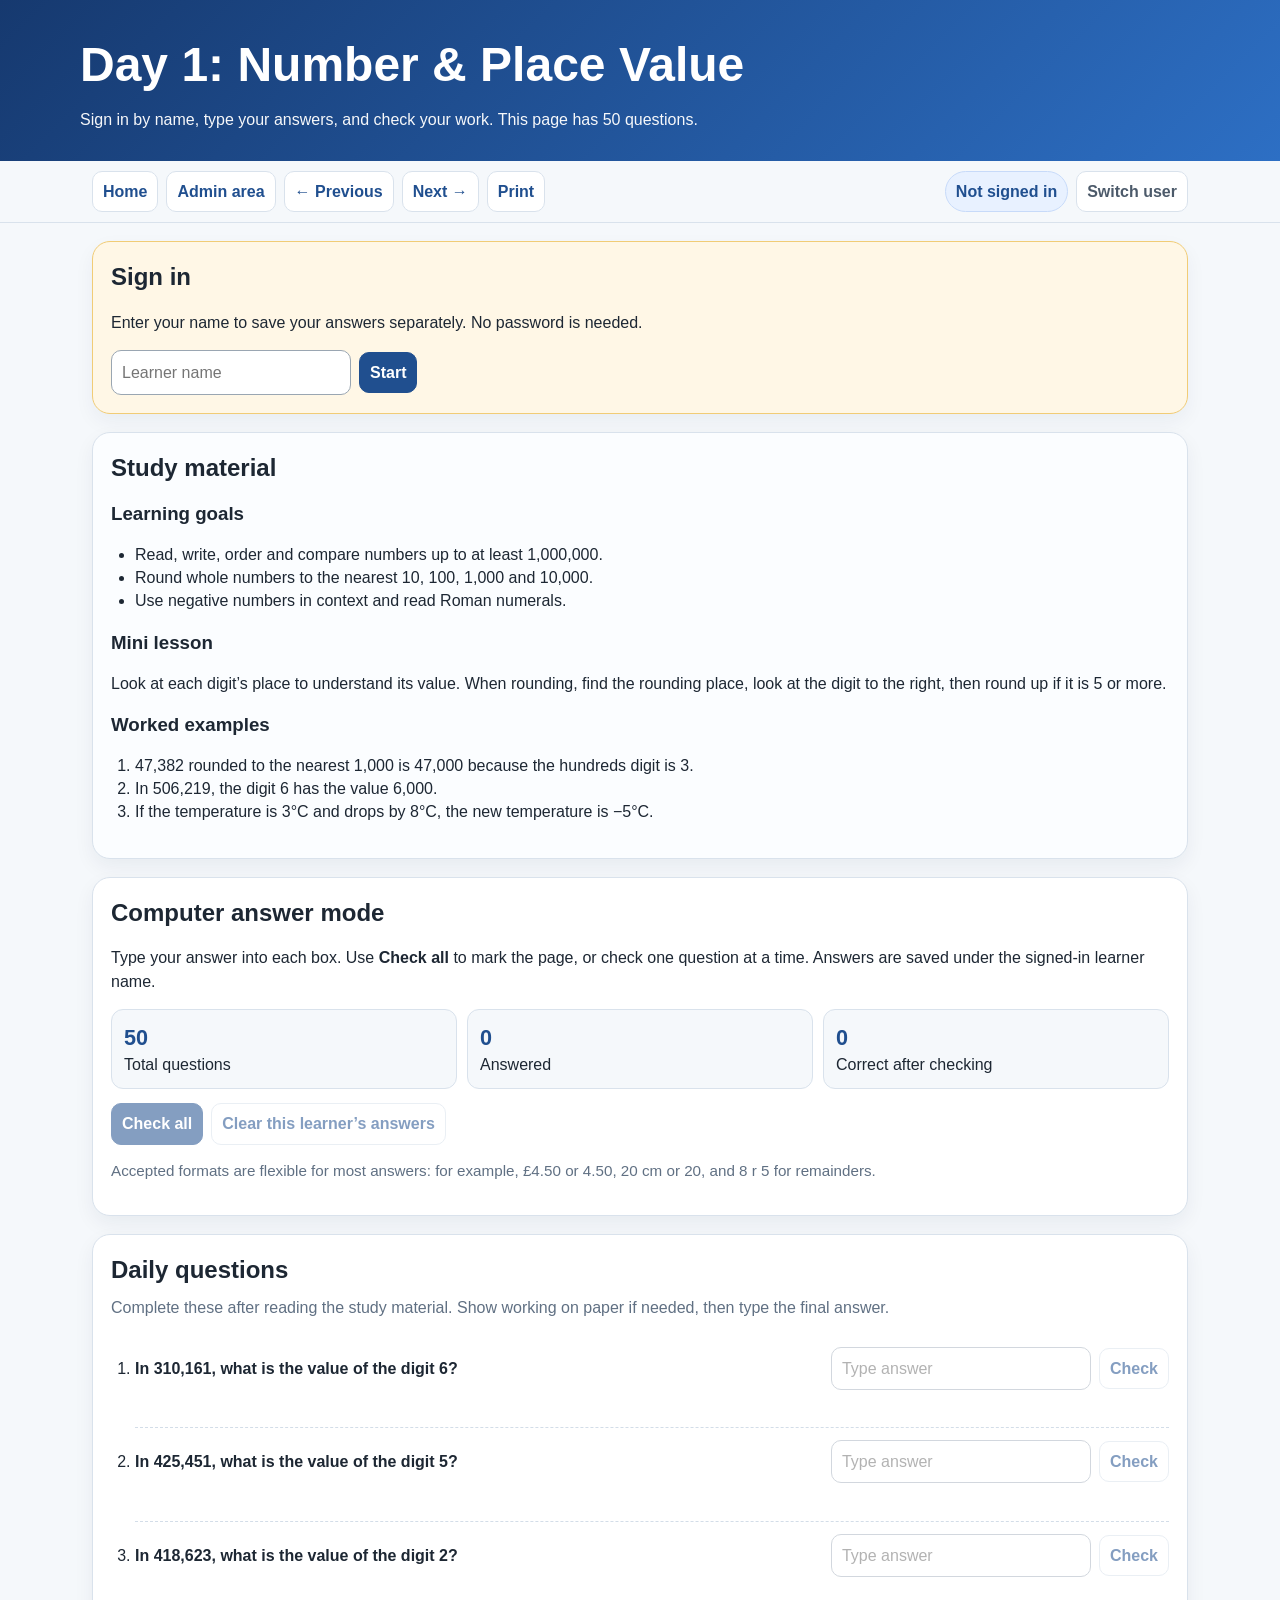
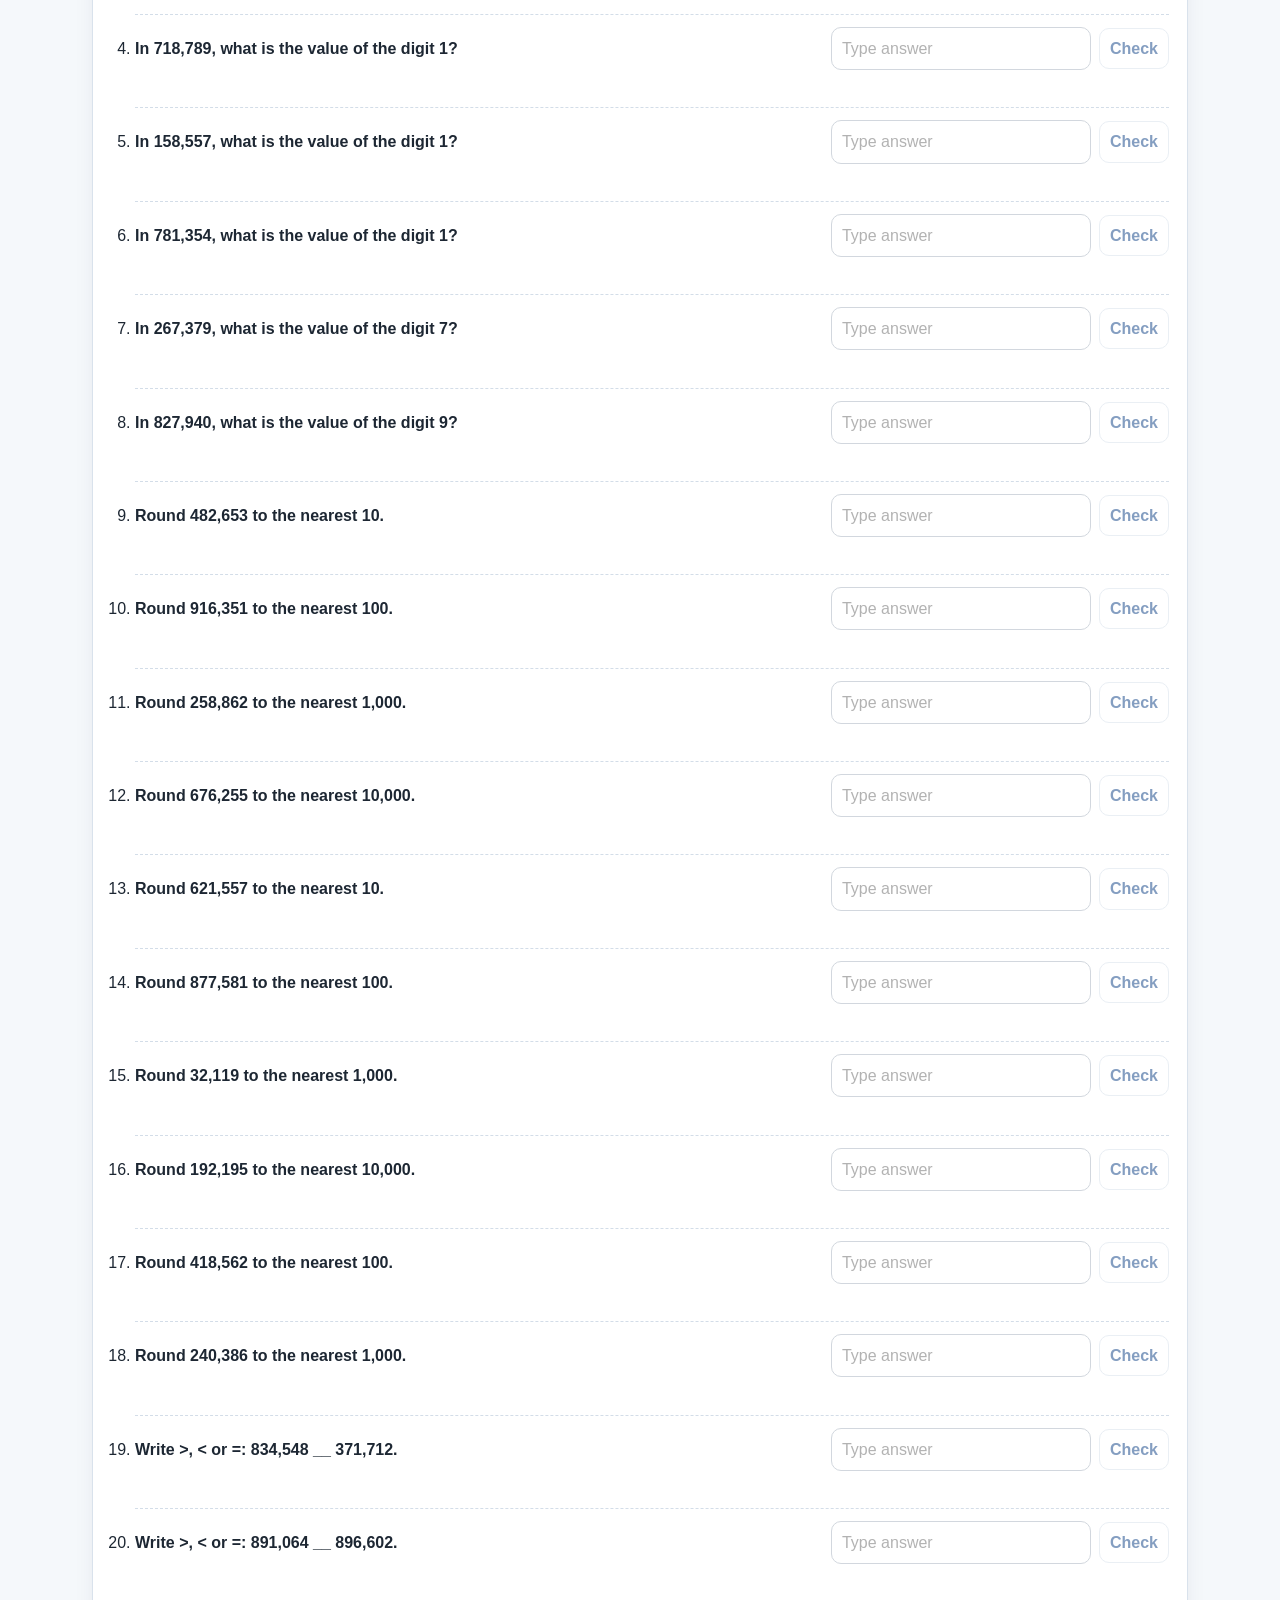
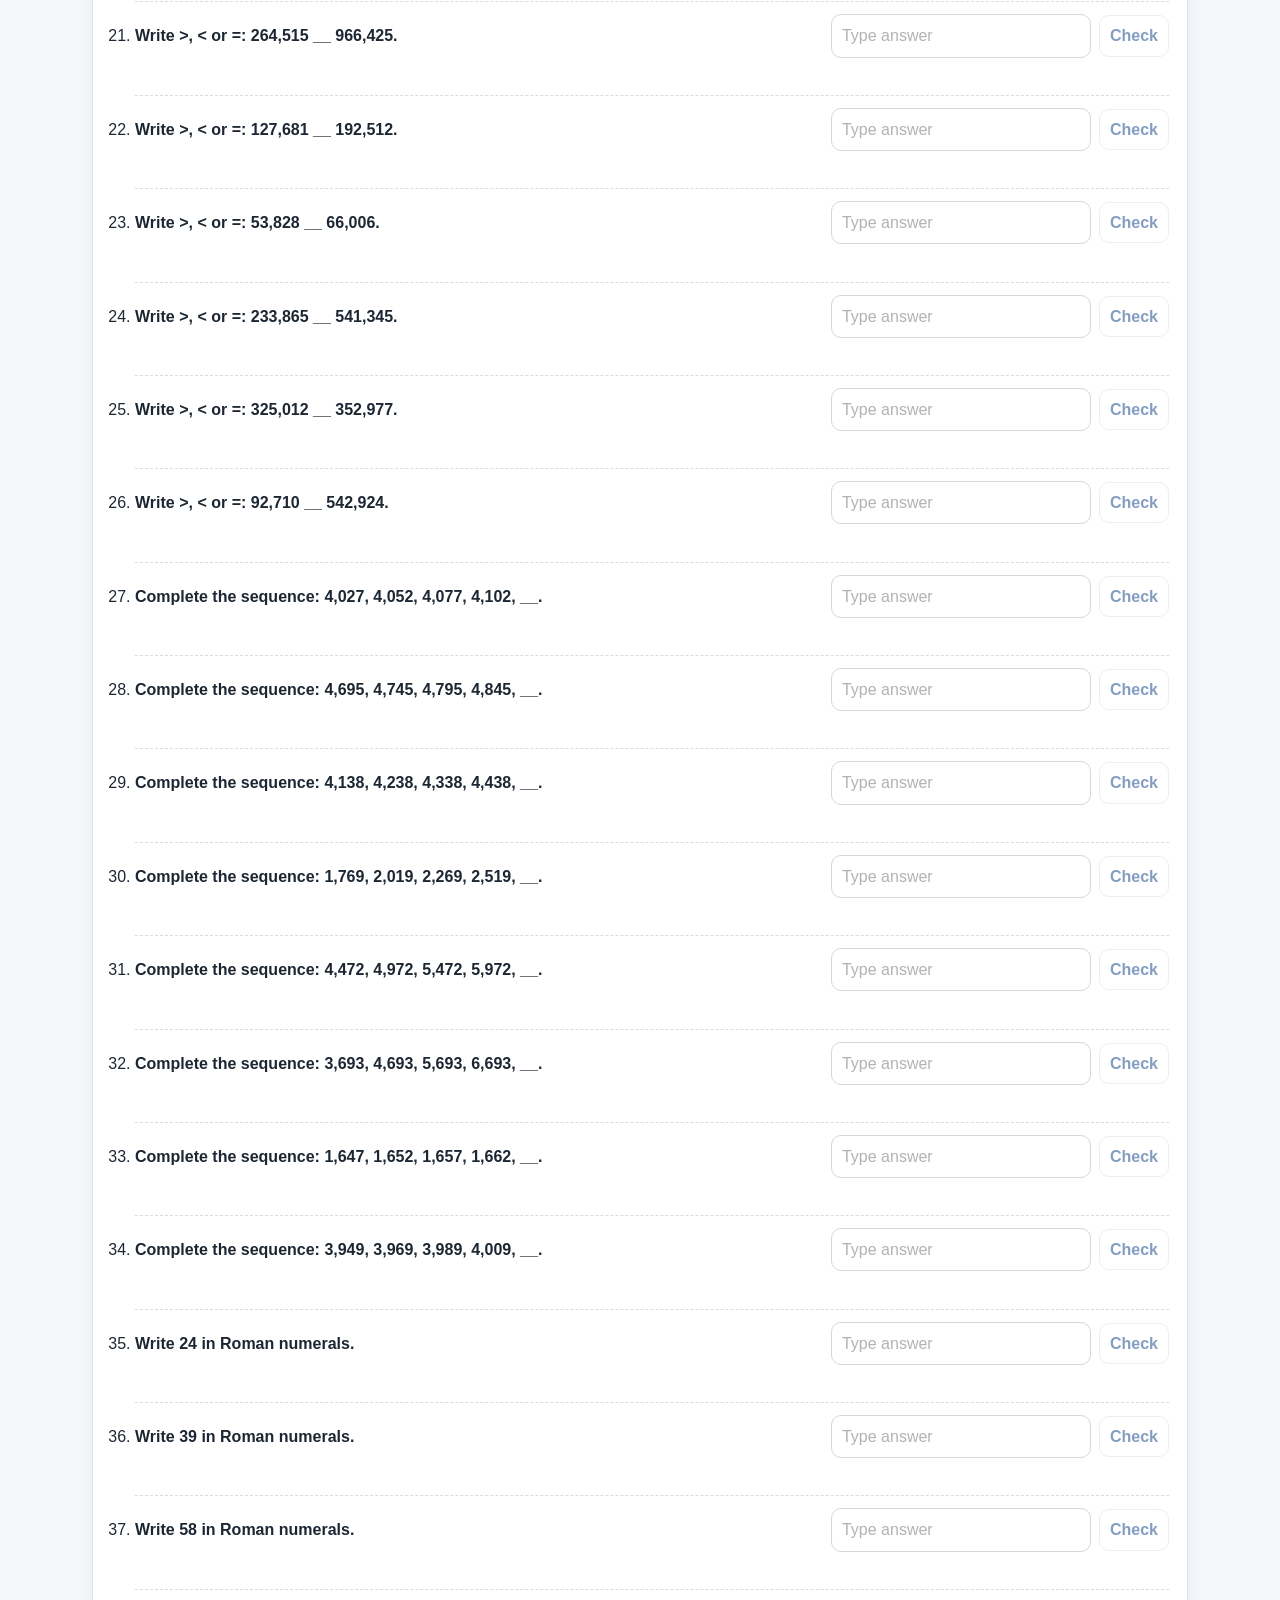
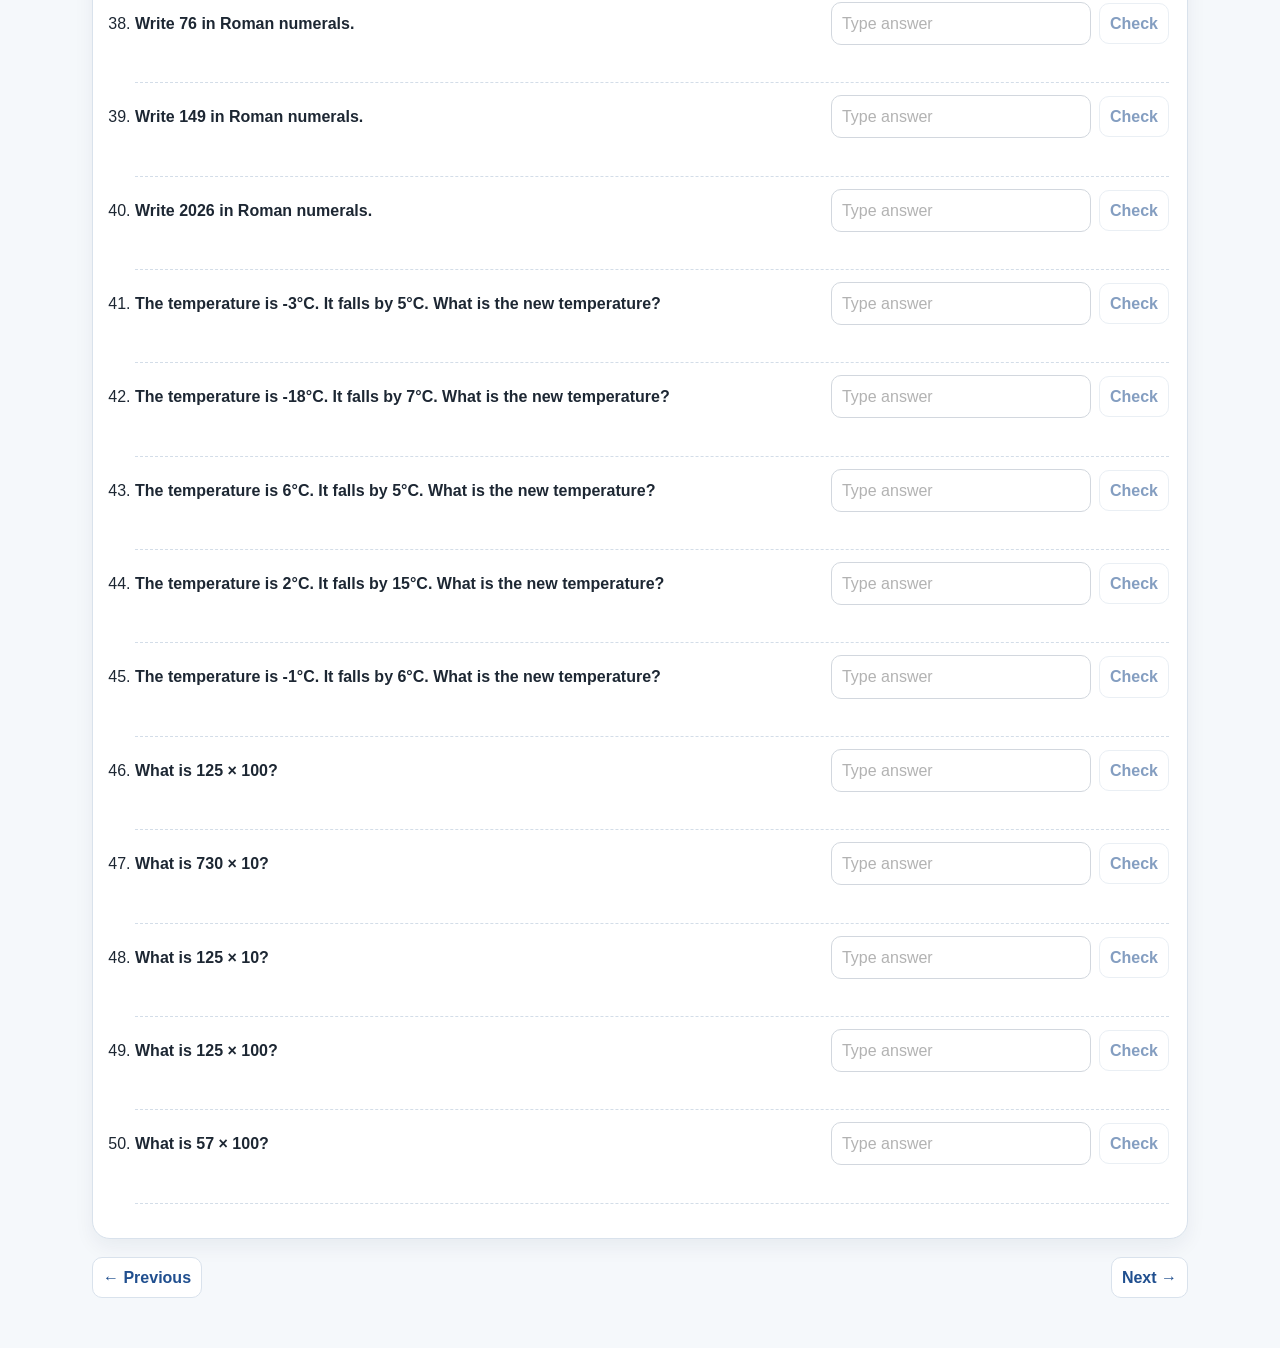
==== commit 17b37a1c: "Add files via upload" ====
--- a/day1.html
+++ b/day1.html
@@ -1,906 +1 @@
-<!DOCTYPE html>
-<html lang="en">
-<head>
-  <meta charset="utf-8">
-  <meta name="viewport" content="width=device-width, initial-scale=1">
-  <title>Day 1: Number &amp; Place Value</title>
-  <style>
-    :root {
-      --ink:#1d2733; --muted:#607083; --paper:#fff; --soft:#f5f8fb; --line:#d9e2ec;
-      --accent:#204f8f; --accent2:#2d6fc4; --good:#1f7a44; --bad:#b42318; --warn:#8a5a00;
-    }
-    * { box-sizing:border-box; }
-    body { margin:0; font-family:Arial, Helvetica, sans-serif; background:var(--soft); color:var(--ink); line-height:1.45; }
-    header { background:linear-gradient(135deg,#16396f,#2d6fc4); color:white; padding:26px 18px; }
-    .wrap { max-width:1080px; margin:0 auto; }
-    h1 { margin:0 0 8px; font-size:clamp(1.8rem,4vw,3rem); }
-    h2 { margin:0 0 8px; }
-    h3 { margin:14px 0 6px; }
-    .subtitle { margin:0; max-width:780px; opacity:.96; }
-    .topnav { background:rgba(245,248,251,.97); border-bottom:1px solid var(--line); position:sticky; top:0; z-index:5; }
-    .topnav .wrap { display:flex; gap:8px; flex-wrap:wrap; padding:10px 12px; align-items:center; }
-    a, button { font:inherit; }
-    .nav-btn, .home-link, .action-btn, .check-one, .show-one {
-      border:1px solid var(--line); border-radius:10px; background:white; color:var(--accent);
-      padding:8px 10px; text-decoration:none; font-weight:700; cursor:pointer;
-    }
-    .action-btn { background:var(--accent); color:white; border-color:var(--accent); }
-    .show-one { color:#4c5a6a; }
-    main { max-width:1080px; margin:0 auto; padding:18px 12px 50px; }
-    .panel, .question-section {
-      background:var(--paper); border:1px solid var(--line); border-radius:18px;
-      padding:18px; margin-bottom:18px; box-shadow:0 8px 20px rgba(16,39,71,.06);
-    }
-    .study-notes { background:#fbfdff; }
-    .study-notes ul, .study-notes ol { padding-left:24px; }
-    .stats { display:grid; grid-template-columns:repeat(auto-fit,minmax(160px,1fr)); gap:10px; margin-top:12px; }
-    .stat { border:1px solid var(--line); background:var(--soft); border-radius:12px; padding:12px; }
-    .stat strong { display:block; font-size:1.35rem; color:var(--accent); }
-    .controls { display:flex; flex-wrap:wrap; gap:8px; margin-top:14px; }
-    .section-desc { color:var(--muted); margin-top:0; }
-    .question-list { padding-left:24px; }
-    .q-item { border-bottom:1px dashed #d3dde8; padding:12px 0; break-inside:avoid; }
-    .q-row { display:grid; grid-template-columns:1fr minmax(170px,260px) auto auto; gap:8px; align-items:center; }
-    .q-text { font-weight:600; }
-    .answer-input { width:100%; padding:9px 10px; border:1px solid #aeb8c4; border-radius:10px; font:inherit; background:#fff; }
-    .answer-input.correct { border-color:var(--good); background:#f0fbf4; }
-    .answer-input.incorrect { border-color:var(--bad); background:#fff5f4; }
-    .feedback { margin-top:6px; min-height:1.2em; font-weight:700; }
-    .feedback.good { color:var(--good); }
-    .feedback.bad { color:var(--bad); }
-    .feedback.warn { color:var(--warn); }
-    .answer-reveal { display:none; margin-top:6px; padding:8px 10px; background:#eef5ff; border-left:4px solid var(--accent2); border-radius:8px; }
-    .answer-reveal.visible { display:block; }
-    .bottom-nav { display:flex; justify-content:space-between; gap:8px; margin-top:16px; }
-    .note { color:var(--muted); font-size:.95rem; }
-    @media (max-width:820px) {
-      .q-row { grid-template-columns:1fr; }
-      .check-one, .show-one { width:100%; }
-    }
-    @media print {
-      .topnav, .controls, .check-one, .show-one { display:none !important; }
-      body { background:white; }
-      header { background:white; color:black; border-bottom:2px solid black; }
-      .panel, .question-section { box-shadow:none; border:1px solid #aaa; }
-      .answer-input { border:none; border-bottom:1px solid #555; border-radius:0; }
-      .answer-reveal { display:none !important; }
-    }
-  </style>
-</head>
-<body>
-  <header>
-    <div class="wrap">
-      <h1>Day 1: Number &amp; Place Value</h1>
-      <p class="subtitle">50 interactive questions. Type answers into the boxes and check them on screen.</p>
-    </div>
-  </header>
-  <div class="topnav">
-    <div class="wrap">
-      <a class="home-link" href="index.html">Home</a>
-      <a class="nav-btn" href="index.html">← Previous</a>
-      <a class="nav-btn" href="day2.html">Next →</a>
-      <button class="nav-btn" onclick="window.print()">Print</button>
-    </div>
-  </div>
-  <main>
-    <section class="panel study-notes"><h2>Study material</h2><h3>Learning goals</h3><ul><li>Read, write, order and compare numbers up to at least 1,000,000.</li><li>Round whole numbers to the nearest 10, 100, 1,000 and 10,000.</li><li>Use negative numbers in context and read Roman numerals.</li></ul><h3>Mini lesson</h3><p>Look at each digit’s place to understand its value. For example, in 348,612 the digit 4 means 40,000. When rounding, find the rounding place, look at the digit to the right, then round up if it is 5 or more.</p><h3>Worked examples</h3><ol><li>47,382 rounded to the nearest 1,000 is 47,000 because the hundreds digit is 3.</li><li>In 506,219, the digit 6 has the value 6,000.</li><li>If the temperature is 3°C and drops by 8°C, the new temperature is −5°C.</li></ol></section>
-    <section class="panel">
-      <h2>Computer answer mode</h2>
-      <p>Type your answer into each box. Use <strong>Check all</strong> to mark the page, or check one question at a time. Your typed answers are saved in this browser on this computer.</p>
-      <div class="stats">
-        <div class="stat"><strong id="total-count">50</strong>Total questions</div>
-        <div class="stat"><strong id="answered-count">0</strong>Answered</div>
-        <div class="stat"><strong id="score-count">0</strong>Correct after checking</div>
-      </div>
-      <div class="controls">
-        <button class="action-btn" id="check-all" type="button">Check all</button>
-        <button class="nav-btn" id="show-all" type="button">Show all answers</button>
-        <button class="nav-btn" id="hide-all" type="button">Hide all answers</button>
-        <button class="nav-btn" id="reset-page" type="button">Clear saved answers</button>
-      </div>
-      <p class="note">Accepted formats are flexible for most answers: for example, £4.50 or 4.50, 20 cm or 20, and 8 r 5 for remainders.</p>
-    </section>
-
-    <section class="question-section"><h2>Daily questions</h2>
-<p class="section-desc">Complete these after reading the study notes. Show working on paper if needed, then type the final answer.</p>
-<ol class="question-list">
-
-<li class="q-item" id="q1">
-  <div class="q-row">
-    <label class="q-label" for="answer-1">
-      <span class="q-text">In 310,161, what is the value of the digit 6?</span>
-    </label>
-    <input id="answer-1" class="answer-input" type="text" inputmode="text" autocomplete="off" placeholder="Type answer">
-    <button type="button" class="check-one" data-qid="1">Check</button>
-    <button type="button" class="show-one" data-qid="1">Show answer</button>
-  </div>
-  <div class="feedback" id="feedback-1" aria-live="polite"></div>
-  <div class="answer-reveal" id="reveal-1">Answer: <strong>60</strong></div>
-</li>
-
-<li class="q-item" id="q2">
-  <div class="q-row">
-    <label class="q-label" for="answer-2">
-      <span class="q-text">In 425,451, what is the value of the digit 5?</span>
-    </label>
-    <input id="answer-2" class="answer-input" type="text" inputmode="text" autocomplete="off" placeholder="Type answer">
-    <button type="button" class="check-one" data-qid="2">Check</button>
-    <button type="button" class="show-one" data-qid="2">Show answer</button>
-  </div>
-  <div class="feedback" id="feedback-2" aria-live="polite"></div>
-  <div class="answer-reveal" id="reveal-2">Answer: <strong>50</strong></div>
-</li>
-
-<li class="q-item" id="q3">
-  <div class="q-row">
-    <label class="q-label" for="answer-3">
-      <span class="q-text">In 418,623, what is the value of the digit 2?</span>
-    </label>
-    <input id="answer-3" class="answer-input" type="text" inputmode="text" autocomplete="off" placeholder="Type answer">
-    <button type="button" class="check-one" data-qid="3">Check</button>
-    <button type="button" class="show-one" data-qid="3">Show answer</button>
-  </div>
-  <div class="feedback" id="feedback-3" aria-live="polite"></div>
-  <div class="answer-reveal" id="reveal-3">Answer: <strong>20</strong></div>
-</li>
-
-<li class="q-item" id="q4">
-  <div class="q-row">
-    <label class="q-label" for="answer-4">
-      <span class="q-text">In 718,789, what is the value of the digit 1?</span>
-    </label>
-    <input id="answer-4" class="answer-input" type="text" inputmode="text" autocomplete="off" placeholder="Type answer">
-    <button type="button" class="check-one" data-qid="4">Check</button>
-    <button type="button" class="show-one" data-qid="4">Show answer</button>
-  </div>
-  <div class="feedback" id="feedback-4" aria-live="polite"></div>
-  <div class="answer-reveal" id="reveal-4">Answer: <strong>10,000</strong></div>
-</li>
-
-<li class="q-item" id="q5">
-  <div class="q-row">
-    <label class="q-label" for="answer-5">
-      <span class="q-text">In 158,557, what is the value of the digit 1?</span>
-    </label>
-    <input id="answer-5" class="answer-input" type="text" inputmode="text" autocomplete="off" placeholder="Type answer">
-    <button type="button" class="check-one" data-qid="5">Check</button>
-    <button type="button" class="show-one" data-qid="5">Show answer</button>
-  </div>
-  <div class="feedback" id="feedback-5" aria-live="polite"></div>
-  <div class="answer-reveal" id="reveal-5">Answer: <strong>100,000</strong></div>
-</li>
-
-<li class="q-item" id="q6">
-  <div class="q-row">
-    <label class="q-label" for="answer-6">
-      <span class="q-text">In 781,354, what is the value of the digit 1?</span>
-    </label>
-    <input id="answer-6" class="answer-input" type="text" inputmode="text" autocomplete="off" placeholder="Type answer">
-    <button type="button" class="check-one" data-qid="6">Check</button>
-    <button type="button" class="show-one" data-qid="6">Show answer</button>
-  </div>
-  <div class="feedback" id="feedback-6" aria-live="polite"></div>
-  <div class="answer-reveal" id="reveal-6">Answer: <strong>1,000</strong></div>
-</li>
-
-<li class="q-item" id="q7">
-  <div class="q-row">
-    <label class="q-label" for="answer-7">
-      <span class="q-text">In 267,379, what is the value of the digit 7?</span>
-    </label>
-    <input id="answer-7" class="answer-input" type="text" inputmode="text" autocomplete="off" placeholder="Type answer">
-    <button type="button" class="check-one" data-qid="7">Check</button>
-    <button type="button" class="show-one" data-qid="7">Show answer</button>
-  </div>
-  <div class="feedback" id="feedback-7" aria-live="polite"></div>
-  <div class="answer-reveal" id="reveal-7">Answer: <strong>7,000</strong></div>
-</li>
-
-<li class="q-item" id="q8">
-  <div class="q-row">
-    <label class="q-label" for="answer-8">
-      <span class="q-text">In 827,940, what is the value of the digit 9?</span>
-    </label>
-    <input id="answer-8" class="answer-input" type="text" inputmode="text" autocomplete="off" placeholder="Type answer">
-    <button type="button" class="check-one" data-qid="8">Check</button>
-    <button type="button" class="show-one" data-qid="8">Show answer</button>
-  </div>
-  <div class="feedback" id="feedback-8" aria-live="polite"></div>
-  <div class="answer-reveal" id="reveal-8">Answer: <strong>900</strong></div>
-</li>
-
-<li class="q-item" id="q9">
-  <div class="q-row">
-    <label class="q-label" for="answer-9">
-      <span class="q-text">Round 482,653 to the nearest 10.</span>
-    </label>
-    <input id="answer-9" class="answer-input" type="text" inputmode="text" autocomplete="off" placeholder="Type answer">
-    <button type="button" class="check-one" data-qid="9">Check</button>
-    <button type="button" class="show-one" data-qid="9">Show answer</button>
-  </div>
-  <div class="feedback" id="feedback-9" aria-live="polite"></div>
-  <div class="answer-reveal" id="reveal-9">Answer: <strong>482,650</strong></div>
-</li>
-
-<li class="q-item" id="q10">
-  <div class="q-row">
-    <label class="q-label" for="answer-10">
-      <span class="q-text">Round 916,351 to the nearest 100.</span>
-    </label>
-    <input id="answer-10" class="answer-input" type="text" inputmode="text" autocomplete="off" placeholder="Type answer">
-    <button type="button" class="check-one" data-qid="10">Check</button>
-    <button type="button" class="show-one" data-qid="10">Show answer</button>
-  </div>
-  <div class="feedback" id="feedback-10" aria-live="polite"></div>
-  <div class="answer-reveal" id="reveal-10">Answer: <strong>916,400</strong></div>
-</li>
-
-<li class="q-item" id="q11">
-  <div class="q-row">
-    <label class="q-label" for="answer-11">
-      <span class="q-text">Round 258,862 to the nearest 1,000.</span>
-    </label>
-    <input id="answer-11" class="answer-input" type="text" inputmode="text" autocomplete="off" placeholder="Type answer">
-    <button type="button" class="check-one" data-qid="11">Check</button>
-    <button type="button" class="show-one" data-qid="11">Show answer</button>
-  </div>
-  <div class="feedback" id="feedback-11" aria-live="polite"></div>
-  <div class="answer-reveal" id="reveal-11">Answer: <strong>259,000</strong></div>
-</li>
-
-<li class="q-item" id="q12">
-  <div class="q-row">
-    <label class="q-label" for="answer-12">
-      <span class="q-text">Round 676,255 to the nearest 10,000.</span>
-    </label>
-    <input id="answer-12" class="answer-input" type="text" inputmode="text" autocomplete="off" placeholder="Type answer">
-    <button type="button" class="check-one" data-qid="12">Check</button>
-    <button type="button" class="show-one" data-qid="12">Show answer</button>
-  </div>
-  <div class="feedback" id="feedback-12" aria-live="polite"></div>
-  <div class="answer-reveal" id="reveal-12">Answer: <strong>680,000</strong></div>
-</li>
-
-<li class="q-item" id="q13">
-  <div class="q-row">
-    <label class="q-label" for="answer-13">
-      <span class="q-text">Round 621,557 to the nearest 10.</span>
-    </label>
-    <input id="answer-13" class="answer-input" type="text" inputmode="text" autocomplete="off" placeholder="Type answer">
-    <button type="button" class="check-one" data-qid="13">Check</button>
-    <button type="button" class="show-one" data-qid="13">Show answer</button>
-  </div>
-  <div class="feedback" id="feedback-13" aria-live="polite"></div>
-  <div class="answer-reveal" id="reveal-13">Answer: <strong>621,560</strong></div>
-</li>
-
-<li class="q-item" id="q14">
-  <div class="q-row">
-    <label class="q-label" for="answer-14">
-      <span class="q-text">Round 877,581 to the nearest 100.</span>
-    </label>
-    <input id="answer-14" class="answer-input" type="text" inputmode="text" autocomplete="off" placeholder="Type answer">
-    <button type="button" class="check-one" data-qid="14">Check</button>
-    <button type="button" class="show-one" data-qid="14">Show answer</button>
-  </div>
-  <div class="feedback" id="feedback-14" aria-live="polite"></div>
-  <div class="answer-reveal" id="reveal-14">Answer: <strong>877,600</strong></div>
-</li>
-
-<li class="q-item" id="q15">
-  <div class="q-row">
-    <label class="q-label" for="answer-15">
-      <span class="q-text">Round 32,119 to the nearest 1,000.</span>
-    </label>
-    <input id="answer-15" class="answer-input" type="text" inputmode="text" autocomplete="off" placeholder="Type answer">
-    <button type="button" class="check-one" data-qid="15">Check</button>
-    <button type="button" class="show-one" data-qid="15">Show answer</button>
-  </div>
-  <div class="feedback" id="feedback-15" aria-live="polite"></div>
-  <div class="answer-reveal" id="reveal-15">Answer: <strong>32,000</strong></div>
-</li>
-
-<li class="q-item" id="q16">
-  <div class="q-row">
-    <label class="q-label" for="answer-16">
-      <span class="q-text">Round 192,195 to the nearest 10,000.</span>
-    </label>
-    <input id="answer-16" class="answer-input" type="text" inputmode="text" autocomplete="off" placeholder="Type answer">
-    <button type="button" class="check-one" data-qid="16">Check</button>
-    <button type="button" class="show-one" data-qid="16">Show answer</button>
-  </div>
-  <div class="feedback" id="feedback-16" aria-live="polite"></div>
-  <div class="answer-reveal" id="reveal-16">Answer: <strong>190,000</strong></div>
-</li>
-
-<li class="q-item" id="q17">
-  <div class="q-row">
-    <label class="q-label" for="answer-17">
-      <span class="q-text">Round 418,562 to the nearest 100.</span>
-    </label>
-    <input id="answer-17" class="answer-input" type="text" inputmode="text" autocomplete="off" placeholder="Type answer">
-    <button type="button" class="check-one" data-qid="17">Check</button>
-    <button type="button" class="show-one" data-qid="17">Show answer</button>
-  </div>
-  <div class="feedback" id="feedback-17" aria-live="polite"></div>
-  <div class="answer-reveal" id="reveal-17">Answer: <strong>418,600</strong></div>
-</li>
-
-<li class="q-item" id="q18">
-  <div class="q-row">
-    <label class="q-label" for="answer-18">
-      <span class="q-text">Round 240,386 to the nearest 1,000.</span>
-    </label>
-    <input id="answer-18" class="answer-input" type="text" inputmode="text" autocomplete="off" placeholder="Type answer">
-    <button type="button" class="check-one" data-qid="18">Check</button>
-    <button type="button" class="show-one" data-qid="18">Show answer</button>
-  </div>
-  <div class="feedback" id="feedback-18" aria-live="polite"></div>
-  <div class="answer-reveal" id="reveal-18">Answer: <strong>240,000</strong></div>
-</li>
-
-<li class="q-item" id="q19">
-  <div class="q-row">
-    <label class="q-label" for="answer-19">
-      <span class="q-text">Write &gt;, &lt; or =: 834,548 __ 371,712.</span>
-    </label>
-    <input id="answer-19" class="answer-input" type="text" inputmode="text" autocomplete="off" placeholder="Type answer">
-    <button type="button" class="check-one" data-qid="19">Check</button>
-    <button type="button" class="show-one" data-qid="19">Show answer</button>
-  </div>
-  <div class="feedback" id="feedback-19" aria-live="polite"></div>
-  <div class="answer-reveal" id="reveal-19">Answer: <strong>&gt;</strong></div>
-</li>
-
-<li class="q-item" id="q20">
-  <div class="q-row">
-    <label class="q-label" for="answer-20">
-      <span class="q-text">Write &gt;, &lt; or =: 891,064 __ 896,602.</span>
-    </label>
-    <input id="answer-20" class="answer-input" type="text" inputmode="text" autocomplete="off" placeholder="Type answer">
-    <button type="button" class="check-one" data-qid="20">Check</button>
-    <button type="button" class="show-one" data-qid="20">Show answer</button>
-  </div>
-  <div class="feedback" id="feedback-20" aria-live="polite"></div>
-  <div class="answer-reveal" id="reveal-20">Answer: <strong>&lt;</strong></div>
-</li>
-
-<li class="q-item" id="q21">
-  <div class="q-row">
-    <label class="q-label" for="answer-21">
-      <span class="q-text">Write &gt;, &lt; or =: 264,515 __ 966,425.</span>
-    </label>
-    <input id="answer-21" class="answer-input" type="text" inputmode="text" autocomplete="off" placeholder="Type answer">
-    <button type="button" class="check-one" data-qid="21">Check</button>
-    <button type="button" class="show-one" data-qid="21">Show answer</button>
-  </div>
-  <div class="feedback" id="feedback-21" aria-live="polite"></div>
-  <div class="answer-reveal" id="reveal-21">Answer: <strong>&lt;</strong></div>
-</li>
-
-<li class="q-item" id="q22">
-  <div class="q-row">
-    <label class="q-label" for="answer-22">
-      <span class="q-text">Write &gt;, &lt; or =: 127,681 __ 192,512.</span>
-    </label>
-    <input id="answer-22" class="answer-input" type="text" inputmode="text" autocomplete="off" placeholder="Type answer">
-    <button type="button" class="check-one" data-qid="22">Check</button>
-    <button type="button" class="show-one" data-qid="22">Show answer</button>
-  </div>
-  <div class="feedback" id="feedback-22" aria-live="polite"></div>
-  <div class="answer-reveal" id="reveal-22">Answer: <strong>&lt;</strong></div>
-</li>
-
-<li class="q-item" id="q23">
-  <div class="q-row">
-    <label class="q-label" for="answer-23">
-      <span class="q-text">Write &gt;, &lt; or =: 53,828 __ 66,006.</span>
-    </label>
-    <input id="answer-23" class="answer-input" type="text" inputmode="text" autocomplete="off" placeholder="Type answer">
-    <button type="button" class="check-one" data-qid="23">Check</button>
-    <button type="button" class="show-one" data-qid="23">Show answer</button>
-  </div>
-  <div class="feedback" id="feedback-23" aria-live="polite"></div>
-  <div class="answer-reveal" id="reveal-23">Answer: <strong>&lt;</strong></div>
-</li>
-
-<li class="q-item" id="q24">
-  <div class="q-row">
-    <label class="q-label" for="answer-24">
-      <span class="q-text">Write &gt;, &lt; or =: 233,865 __ 541,345.</span>
-    </label>
-    <input id="answer-24" class="answer-input" type="text" inputmode="text" autocomplete="off" placeholder="Type answer">
-    <button type="button" class="check-one" data-qid="24">Check</button>
-    <button type="button" class="show-one" data-qid="24">Show answer</button>
-  </div>
-  <div class="feedback" id="feedback-24" aria-live="polite"></div>
-  <div class="answer-reveal" id="reveal-24">Answer: <strong>&lt;</strong></div>
-</li>
-
-<li class="q-item" id="q25">
-  <div class="q-row">
-    <label class="q-label" for="answer-25">
-      <span class="q-text">Write &gt;, &lt; or =: 325,012 __ 352,977.</span>
-    </label>
-    <input id="answer-25" class="answer-input" type="text" inputmode="text" autocomplete="off" placeholder="Type answer">
-    <button type="button" class="check-one" data-qid="25">Check</button>
-    <button type="button" class="show-one" data-qid="25">Show answer</button>
-  </div>
-  <div class="feedback" id="feedback-25" aria-live="polite"></div>
-  <div class="answer-reveal" id="reveal-25">Answer: <strong>&lt;</strong></div>
-</li>
-
-<li class="q-item" id="q26">
-  <div class="q-row">
-    <label class="q-label" for="answer-26">
-      <span class="q-text">Write &gt;, &lt; or =: 92,710 __ 542,924.</span>
-    </label>
-    <input id="answer-26" class="answer-input" type="text" inputmode="text" autocomplete="off" placeholder="Type answer">
-    <button type="button" class="check-one" data-qid="26">Check</button>
-    <button type="button" class="show-one" data-qid="26">Show answer</button>
-  </div>
-  <div class="feedback" id="feedback-26" aria-live="polite"></div>
-  <div class="answer-reveal" id="reveal-26">Answer: <strong>&lt;</strong></div>
-</li>
-
-<li class="q-item" id="q27">
-  <div class="q-row">
-    <label class="q-label" for="answer-27">
-      <span class="q-text">Complete the sequence: 4,027, 4,052, 4,077, 4,102, __.</span>
-    </label>
-    <input id="answer-27" class="answer-input" type="text" inputmode="text" autocomplete="off" placeholder="Type answer">
-    <button type="button" class="check-one" data-qid="27">Check</button>
-    <button type="button" class="show-one" data-qid="27">Show answer</button>
-  </div>
-  <div class="feedback" id="feedback-27" aria-live="polite"></div>
-  <div class="answer-reveal" id="reveal-27">Answer: <strong>4,127</strong></div>
-</li>
-
-<li class="q-item" id="q28">
-  <div class="q-row">
-    <label class="q-label" for="answer-28">
-      <span class="q-text">Complete the sequence: 4,695, 4,745, 4,795, 4,845, __.</span>
-    </label>
-    <input id="answer-28" class="answer-input" type="text" inputmode="text" autocomplete="off" placeholder="Type answer">
-    <button type="button" class="check-one" data-qid="28">Check</button>
-    <button type="button" class="show-one" data-qid="28">Show answer</button>
-  </div>
-  <div class="feedback" id="feedback-28" aria-live="polite"></div>
-  <div class="answer-reveal" id="reveal-28">Answer: <strong>4,895</strong></div>
-</li>
-
-<li class="q-item" id="q29">
-  <div class="q-row">
-    <label class="q-label" for="answer-29">
-      <span class="q-text">Complete the sequence: 4,138, 4,238, 4,338, 4,438, __.</span>
-    </label>
-    <input id="answer-29" class="answer-input" type="text" inputmode="text" autocomplete="off" placeholder="Type answer">
-    <button type="button" class="check-one" data-qid="29">Check</button>
-    <button type="button" class="show-one" data-qid="29">Show answer</button>
-  </div>
-  <div class="feedback" id="feedback-29" aria-live="polite"></div>
-  <div class="answer-reveal" id="reveal-29">Answer: <strong>4,538</strong></div>
-</li>
-
-<li class="q-item" id="q30">
-  <div class="q-row">
-    <label class="q-label" for="answer-30">
-      <span class="q-text">Complete the sequence: 1,769, 2,019, 2,269, 2,519, __.</span>
-    </label>
-    <input id="answer-30" class="answer-input" type="text" inputmode="text" autocomplete="off" placeholder="Type answer">
-    <button type="button" class="check-one" data-qid="30">Check</button>
-    <button type="button" class="show-one" data-qid="30">Show answer</button>
-  </div>
-  <div class="feedback" id="feedback-30" aria-live="polite"></div>
-  <div class="answer-reveal" id="reveal-30">Answer: <strong>2,769</strong></div>
-</li>
-
-<li class="q-item" id="q31">
-  <div class="q-row">
-    <label class="q-label" for="answer-31">
-      <span class="q-text">Complete the sequence: 4,472, 4,972, 5,472, 5,972, __.</span>
-    </label>
-    <input id="answer-31" class="answer-input" type="text" inputmode="text" autocomplete="off" placeholder="Type answer">
-    <button type="button" class="check-one" data-qid="31">Check</button>
-    <button type="button" class="show-one" data-qid="31">Show answer</button>
-  </div>
-  <div class="feedback" id="feedback-31" aria-live="polite"></div>
-  <div class="answer-reveal" id="reveal-31">Answer: <strong>6,472</strong></div>
-</li>
-
-<li class="q-item" id="q32">
-  <div class="q-row">
-    <label class="q-label" for="answer-32">
-      <span class="q-text">Complete the sequence: 3,693, 4,693, 5,693, 6,693, __.</span>
-    </label>
-    <input id="answer-32" class="answer-input" type="text" inputmode="text" autocomplete="off" placeholder="Type answer">
-    <button type="button" class="check-one" data-qid="32">Check</button>
-    <button type="button" class="show-one" data-qid="32">Show answer</button>
-  </div>
-  <div class="feedback" id="feedback-32" aria-live="polite"></div>
-  <div class="answer-reveal" id="reveal-32">Answer: <strong>7,693</strong></div>
-</li>
-
-<li class="q-item" id="q33">
-  <div class="q-row">
-    <label class="q-label" for="answer-33">
-      <span class="q-text">Complete the sequence: 1,647, 1,652, 1,657, 1,662, __.</span>
-    </label>
-    <input id="answer-33" class="answer-input" type="text" inputmode="text" autocomplete="off" placeholder="Type answer">
-    <button type="button" class="check-one" data-qid="33">Check</button>
-    <button type="button" class="show-one" data-qid="33">Show answer</button>
-  </div>
-  <div class="feedback" id="feedback-33" aria-live="polite"></div>
-  <div class="answer-reveal" id="reveal-33">Answer: <strong>1,667</strong></div>
-</li>
-
-<li class="q-item" id="q34">
-  <div class="q-row">
-    <label class="q-label" for="answer-34">
-      <span class="q-text">Complete the sequence: 3,949, 3,969, 3,989, 4,009, __.</span>
-    </label>
-    <input id="answer-34" class="answer-input" type="text" inputmode="text" autocomplete="off" placeholder="Type answer">
-    <button type="button" class="check-one" data-qid="34">Check</button>
-    <button type="button" class="show-one" data-qid="34">Show answer</button>
-  </div>
-  <div class="feedback" id="feedback-34" aria-live="polite"></div>
-  <div class="answer-reveal" id="reveal-34">Answer: <strong>4,029</strong></div>
-</li>
-
-<li class="q-item" id="q35">
-  <div class="q-row">
-    <label class="q-label" for="answer-35">
-      <span class="q-text">Write 24 in Roman numerals.</span>
-    </label>
-    <input id="answer-35" class="answer-input" type="text" inputmode="text" autocomplete="off" placeholder="Type answer">
-    <button type="button" class="check-one" data-qid="35">Check</button>
-    <button type="button" class="show-one" data-qid="35">Show answer</button>
-  </div>
-  <div class="feedback" id="feedback-35" aria-live="polite"></div>
-  <div class="answer-reveal" id="reveal-35">Answer: <strong>XXIV</strong></div>
-</li>
-
-<li class="q-item" id="q36">
-  <div class="q-row">
-    <label class="q-label" for="answer-36">
-      <span class="q-text">Write 39 in Roman numerals.</span>
-    </label>
-    <input id="answer-36" class="answer-input" type="text" inputmode="text" autocomplete="off" placeholder="Type answer">
-    <button type="button" class="check-one" data-qid="36">Check</button>
-    <button type="button" class="show-one" data-qid="36">Show answer</button>
-  </div>
-  <div class="feedback" id="feedback-36" aria-live="polite"></div>
-  <div class="answer-reveal" id="reveal-36">Answer: <strong>XXXIX</strong></div>
-</li>
-
-<li class="q-item" id="q37">
-  <div class="q-row">
-    <label class="q-label" for="answer-37">
-      <span class="q-text">Write 58 in Roman numerals.</span>
-    </label>
-    <input id="answer-37" class="answer-input" type="text" inputmode="text" autocomplete="off" placeholder="Type answer">
-    <button type="button" class="check-one" data-qid="37">Check</button>
-    <button type="button" class="show-one" data-qid="37">Show answer</button>
-  </div>
-  <div class="feedback" id="feedback-37" aria-live="polite"></div>
-  <div class="answer-reveal" id="reveal-37">Answer: <strong>LVIII</strong></div>
-</li>
-
-<li class="q-item" id="q38">
-  <div class="q-row">
-    <label class="q-label" for="answer-38">
-      <span class="q-text">Write 76 in Roman numerals.</span>
-    </label>
-    <input id="answer-38" class="answer-input" type="text" inputmode="text" autocomplete="off" placeholder="Type answer">
-    <button type="button" class="check-one" data-qid="38">Check</button>
-    <button type="button" class="show-one" data-qid="38">Show answer</button>
-  </div>
-  <div class="feedback" id="feedback-38" aria-live="polite"></div>
-  <div class="answer-reveal" id="reveal-38">Answer: <strong>LXXVI</strong></div>
-</li>
-
-<li class="q-item" id="q39">
-  <div class="q-row">
-    <label class="q-label" for="answer-39">
-      <span class="q-text">Write 149 in Roman numerals.</span>
-    </label>
-    <input id="answer-39" class="answer-input" type="text" inputmode="text" autocomplete="off" placeholder="Type answer">
-    <button type="button" class="check-one" data-qid="39">Check</button>
-    <button type="button" class="show-one" data-qid="39">Show answer</button>
-  </div>
-  <div class="feedback" id="feedback-39" aria-live="polite"></div>
-  <div class="answer-reveal" id="reveal-39">Answer: <strong>CXLIX</strong></div>
-</li>
-
-<li class="q-item" id="q40">
-  <div class="q-row">
-    <label class="q-label" for="answer-40">
-      <span class="q-text">Write 2026 in Roman numerals.</span>
-    </label>
-    <input id="answer-40" class="answer-input" type="text" inputmode="text" autocomplete="off" placeholder="Type answer">
-    <button type="button" class="check-one" data-qid="40">Check</button>
-    <button type="button" class="show-one" data-qid="40">Show answer</button>
-  </div>
-  <div class="feedback" id="feedback-40" aria-live="polite"></div>
-  <div class="answer-reveal" id="reveal-40">Answer: <strong>MMXXVI</strong></div>
-</li>
-
-<li class="q-item" id="q41">
-  <div class="q-row">
-    <label class="q-label" for="answer-41">
-      <span class="q-text">The temperature is -3°C. It falls by 5°C. What is the new temperature?</span>
-    </label>
-    <input id="answer-41" class="answer-input" type="text" inputmode="text" autocomplete="off" placeholder="Type answer">
-    <button type="button" class="check-one" data-qid="41">Check</button>
-    <button type="button" class="show-one" data-qid="41">Show answer</button>
-  </div>
-  <div class="feedback" id="feedback-41" aria-live="polite"></div>
-  <div class="answer-reveal" id="reveal-41">Answer: <strong>-8°C</strong></div>
-</li>
-
-<li class="q-item" id="q42">
-  <div class="q-row">
-    <label class="q-label" for="answer-42">
-      <span class="q-text">The temperature is -18°C. It falls by 7°C. What is the new temperature?</span>
-    </label>
-    <input id="answer-42" class="answer-input" type="text" inputmode="text" autocomplete="off" placeholder="Type answer">
-    <button type="button" class="check-one" data-qid="42">Check</button>
-    <button type="button" class="show-one" data-qid="42">Show answer</button>
-  </div>
-  <div class="feedback" id="feedback-42" aria-live="polite"></div>
-  <div class="answer-reveal" id="reveal-42">Answer: <strong>-25°C</strong></div>
-</li>
-
-<li class="q-item" id="q43">
-  <div class="q-row">
-    <label class="q-label" for="answer-43">
-      <span class="q-text">The temperature is 6°C. It falls by 5°C. What is the new temperature?</span>
-    </label>
-    <input id="answer-43" class="answer-input" type="text" inputmode="text" autocomplete="off" placeholder="Type answer">
-    <button type="button" class="check-one" data-qid="43">Check</button>
-    <button type="button" class="show-one" data-qid="43">Show answer</button>
-  </div>
-  <div class="feedback" id="feedback-43" aria-live="polite"></div>
-  <div class="answer-reveal" id="reveal-43">Answer: <strong>1°C</strong></div>
-</li>
-
-<li class="q-item" id="q44">
-  <div class="q-row">
-    <label class="q-label" for="answer-44">
-      <span class="q-text">The temperature is 2°C. It falls by 15°C. What is the new temperature?</span>
-    </label>
-    <input id="answer-44" class="answer-input" type="text" inputmode="text" autocomplete="off" placeholder="Type answer">
-    <button type="button" class="check-one" data-qid="44">Check</button>
-    <button type="button" class="show-one" data-qid="44">Show answer</button>
-  </div>
-  <div class="feedback" id="feedback-44" aria-live="polite"></div>
-  <div class="answer-reveal" id="reveal-44">Answer: <strong>-13°C</strong></div>
-</li>
-
-<li class="q-item" id="q45">
-  <div class="q-row">
-    <label class="q-label" for="answer-45">
-      <span class="q-text">The temperature is -1°C. It falls by 6°C. What is the new temperature?</span>
-    </label>
-    <input id="answer-45" class="answer-input" type="text" inputmode="text" autocomplete="off" placeholder="Type answer">
-    <button type="button" class="check-one" data-qid="45">Check</button>
-    <button type="button" class="show-one" data-qid="45">Show answer</button>
-  </div>
-  <div class="feedback" id="feedback-45" aria-live="polite"></div>
-  <div class="answer-reveal" id="reveal-45">Answer: <strong>-7°C</strong></div>
-</li>
-
-<li class="q-item" id="q46">
-  <div class="q-row">
-    <label class="q-label" for="answer-46">
-      <span class="q-text">What is 125 × 100?</span>
-    </label>
-    <input id="answer-46" class="answer-input" type="text" inputmode="text" autocomplete="off" placeholder="Type answer">
-    <button type="button" class="check-one" data-qid="46">Check</button>
-    <button type="button" class="show-one" data-qid="46">Show answer</button>
-  </div>
-  <div class="feedback" id="feedback-46" aria-live="polite"></div>
-  <div class="answer-reveal" id="reveal-46">Answer: <strong>12,500</strong></div>
-</li>
-
-<li class="q-item" id="q47">
-  <div class="q-row">
-    <label class="q-label" for="answer-47">
-      <span class="q-text">What is 730 × 10?</span>
-    </label>
-    <input id="answer-47" class="answer-input" type="text" inputmode="text" autocomplete="off" placeholder="Type answer">
-    <button type="button" class="check-one" data-qid="47">Check</button>
-    <button type="button" class="show-one" data-qid="47">Show answer</button>
-  </div>
-  <div class="feedback" id="feedback-47" aria-live="polite"></div>
-  <div class="answer-reveal" id="reveal-47">Answer: <strong>7,300</strong></div>
-</li>
-
-<li class="q-item" id="q48">
-  <div class="q-row">
-    <label class="q-label" for="answer-48">
-      <span class="q-text">What is 125 × 10?</span>
-    </label>
-    <input id="answer-48" class="answer-input" type="text" inputmode="text" autocomplete="off" placeholder="Type answer">
-    <button type="button" class="check-one" data-qid="48">Check</button>
-    <button type="button" class="show-one" data-qid="48">Show answer</button>
-  </div>
-  <div class="feedback" id="feedback-48" aria-live="polite"></div>
-  <div class="answer-reveal" id="reveal-48">Answer: <strong>1,250</strong></div>
-</li>
-
-<li class="q-item" id="q49">
-  <div class="q-row">
-    <label class="q-label" for="answer-49">
-      <span class="q-text">What is 125 × 100?</span>
-    </label>
-    <input id="answer-49" class="answer-input" type="text" inputmode="text" autocomplete="off" placeholder="Type answer">
-    <button type="button" class="check-one" data-qid="49">Check</button>
-    <button type="button" class="show-one" data-qid="49">Show answer</button>
-  </div>
-  <div class="feedback" id="feedback-49" aria-live="polite"></div>
-  <div class="answer-reveal" id="reveal-49">Answer: <strong>12,500</strong></div>
-</li>
-
-<li class="q-item" id="q50">
-  <div class="q-row">
-    <label class="q-label" for="answer-50">
-      <span class="q-text">What is 57 × 100?</span>
-    </label>
-    <input id="answer-50" class="answer-input" type="text" inputmode="text" autocomplete="off" placeholder="Type answer">
-    <button type="button" class="check-one" data-qid="50">Check</button>
-    <button type="button" class="show-one" data-qid="50">Show answer</button>
-  </div>
-  <div class="feedback" id="feedback-50" aria-live="polite"></div>
-  <div class="answer-reveal" id="reveal-50">Answer: <strong>5,700</strong></div>
-</li>
-</ol></section>
-
-    <div class="bottom-nav">
-      <a class="nav-btn" href="index.html">← Previous</a>
-      <a class="nav-btn" href="day2.html">Next →</a>
-    </div>
-  </main>
-
-  <script>
-    const PAGE_KEY = "year5-maths-day1";
-    const ANSWERS = [{"id": 1, "answer": "60", "accepted": ["60"]}, {"id": 2, "answer": "50", "accepted": ["50"]}, {"id": 3, "answer": "20", "accepted": ["20"]}, {"id": 4, "answer": "10,000", "accepted": ["10000", "10,000"]}, {"id": 5, "answer": "100,000", "accepted": ["100000", "100,000"]}, {"id": 6, "answer": "1,000", "accepted": ["1000", "1,000"]}, {"id": 7, "answer": "7,000", "accepted": ["7000", "7,000"]}, {"id": 8, "answer": "900", "accepted": ["900"]}, {"id": 9, "answer": "482,650", "accepted": ["482650", "482,650"]}, {"id": 10, "answer": "916,400", "accepted": ["916400", "916,400"]}, {"id": 11, "answer": "259,000", "accepted": ["259000", "259,000"]}, {"id": 12, "answer": "680,000", "accepted": ["680000", "680,000"]}, {"id": 13, "answer": "621,560", "accepted": ["621560", "621,560"]}, {"id": 14, "answer": "877,600", "accepted": ["877600", "877,600"]}, {"id": 15, "answer": "32,000", "accepted": ["32000", "32,000"]}, {"id": 16, "answer": "190,000", "accepted": ["190000", "190,000"]}, {"id": 17, "answer": "418,600", "accepted": ["418600", "418,600"]}, {"id": 18, "answer": "240,000", "accepted": ["240000", "240,000"]}, {"id": 19, "answer": ">", "accepted": [">"]}, {"id": 20, "answer": "<", "accepted": ["<"]}, {"id": 21, "answer": "<", "accepted": ["<"]}, {"id": 22, "answer": "<", "accepted": ["<"]}, {"id": 23, "answer": "<", "accepted": ["<"]}, {"id": 24, "answer": "<", "accepted": ["<"]}, {"id": 25, "answer": "<", "accepted": ["<"]}, {"id": 26, "answer": "<", "accepted": ["<"]}, {"id": 27, "answer": "4,127", "accepted": ["4127", "4,127"]}, {"id": 28, "answer": "4,895", "accepted": ["4895", "4,895"]}, {"id": 29, "answer": "4,538", "accepted": ["4538", "4,538"]}, {"id": 30, "answer": "2,769", "accepted": ["2769", "2,769"]}, {"id": 31, "answer": "6,472", "accepted": ["6472", "6,472"]}, {"id": 32, "answer": "7,693", "accepted": ["7693", "7,693"]}, {"id": 33, "answer": "1,667", "accepted": ["1667", "1,667"]}, {"id": 34, "answer": "4,029", "accepted": ["4029", "4,029"]}, {"id": 35, "answer": "XXIV", "accepted": ["XXIV"]}, {"id": 36, "answer": "XXXIX", "accepted": ["XXXIX"]}, {"id": 37, "answer": "LVIII", "accepted": ["LVIII"]}, {"id": 38, "answer": "LXXVI", "accepted": ["LXXVI"]}, {"id": 39, "answer": "CXLIX", "accepted": ["CXLIX"]}, {"id": 40, "answer": "MMXXVI", "accepted": ["MMXXVI"]}, {"id": 41, "answer": "-8°C", "accepted": ["-8", "-8C", "-8°C"]}, {"id": 42, "answer": "-25°C", "accepted": ["-25", "-25C", "-25°C"]}, {"id": 43, "answer": "1°C", "accepted": ["1", "1C", "1°C"]}, {"id": 44, "answer": "-13°C", "accepted": ["-13", "-13C", "-13°C"]}, {"id": 45, "answer": "-7°C", "accepted": ["-7", "-7C", "-7°C"]}, {"id": 46, "answer": "12,500", "accepted": ["12500", "12,500"]}, {"id": 47, "answer": "7,300", "accepted": ["7300", "7,300"]}, {"id": 48, "answer": "1,250", "accepted": ["1250", "1,250"]}, {"id": 49, "answer": "12,500", "accepted": ["12500", "12,500"]}, {"id": 50, "answer": "5,700", "accepted": ["5700", "5,700"]}];
-
-    function normalise(value) {
-      return String(value)
-        .toLowerCase()
-        .trim()
-        .replace(/−/g, "-")
-        .replace(/,/g, "")
-        .replace(/£/g, "")
-        .replace(/\s+/g, "")
-        .replace(/²/g, "2")
-        .replace(/°c/g, "")
-        .replace(/°/g, "")
-        .replace(/centimetres|centimeters|centimetre|centimeter/g, "cm")
-        .replace(/millilitres|milliliters|millilitre|milliliter/g, "ml")
-        .replace(/litres|liters|litre|liter/g, "l")
-        .replace(/grams|gram/g, "g")
-        .replace(/minutes|minute/g, "min")
-        .replace(/pounds|pound/g, "")
-        .replace(/about/g, "");
-    }
-
-    function acceptedSet(item) {
-      return new Set(item.accepted.map(normalise));
-    }
-
-    function getInput(id) {
-      return document.getElementById("answer-" + id);
-    }
-
-    function saveAnswers() {
-      const data = {};
-      ANSWERS.forEach(item => data[item.id] = getInput(item.id).value);
-      localStorage.setItem(PAGE_KEY, JSON.stringify(data));
-      updateAnswered();
-    }
-
-    function loadAnswers() {
-      const raw = localStorage.getItem(PAGE_KEY);
-      if (!raw) return;
-      try {
-        const data = JSON.parse(raw);
-        ANSWERS.forEach(item => {
-          if (data[item.id] !== undefined) getInput(item.id).value = data[item.id];
-        });
-      } catch (e) {}
-      updateAnswered();
-    }
-
-    function updateAnswered() {
-      const answered = ANSWERS.filter(item => getInput(item.id).value.trim() !== "").length;
-      document.getElementById("answered-count").textContent = answered;
-    }
-
-    function checkQuestion(id) {
-      const item = ANSWERS.find(x => x.id === Number(id));
-      const input = getInput(id);
-      const feedback = document.getElementById("feedback-" + id);
-      input.classList.remove("correct", "incorrect");
-      feedback.className = "feedback";
-      const value = input.value.trim();
-      if (!value) {
-        feedback.textContent = "Enter an answer first.";
-        feedback.classList.add("warn");
-        return false;
-      }
-      const isCorrect = acceptedSet(item).has(normalise(value));
-      if (isCorrect) {
-        input.classList.add("correct");
-        feedback.textContent = "Correct";
-        feedback.classList.add("good");
-      } else {
-        input.classList.add("incorrect");
-        feedback.textContent = "Try again";
-        feedback.classList.add("bad");
-      }
-      return isCorrect;
-    }
-
-    function checkAll() {
-      let correct = 0;
-      ANSWERS.forEach(item => {
-        if (checkQuestion(item.id)) correct++;
-      });
-      document.getElementById("score-count").textContent = correct;
-      saveAnswers();
-      window.scrollTo({top:0, behavior:"smooth"});
-    }
-
-    function reveal(id, visible=true) {
-      document.getElementById("reveal-" + id).classList.toggle("visible", visible);
-    }
-
-    document.querySelectorAll(".answer-input").forEach(input => {
-      input.addEventListener("input", saveAnswers);
-      input.addEventListener("keydown", e => {
-        if (e.key === "Enter") {
-          const id = input.id.replace("answer-", "");
-          checkQuestion(id);
-          saveAnswers();
-        }
-      });
-    });
-
-    document.querySelectorAll(".check-one").forEach(btn => {
-      btn.addEventListener("click", () => {
-        checkQuestion(btn.dataset.qid);
-        saveAnswers();
-      });
-    });
-
-    document.querySelectorAll(".show-one").forEach(btn => {
-      btn.addEventListener("click", () => {
-        const el = document.getElementById("reveal-" + btn.dataset.qid);
-        el.classList.toggle("visible");
-      });
-    });
-
-    document.getElementById("check-all").addEventListener("click", checkAll);
-    document.getElementById("show-all").addEventListener("click", () => ANSWERS.forEach(item => reveal(item.id, true)));
-    document.getElementById("hide-all").addEventListener("click", () => ANSWERS.forEach(item => reveal(item.id, false)));
-    document.getElementById("reset-page").addEventListener("click", () => {
-      if (!confirm("Clear all saved answers on this page?")) return;
-      localStorage.removeItem(PAGE_KEY);
-      ANSWERS.forEach(item => {
-        const input = getInput(item.id);
-        input.value = "";
-        input.classList.remove("correct", "incorrect");
-        const feedback = document.getElementById("feedback-" + item.id);
-        feedback.textContent = "";
-        feedback.className = "feedback";
-        reveal(item.id, false);
-      });
-      document.getElementById("score-count").textContent = "0";
-      updateAnswered();
-    });
-    loadAnswers();
-  </script>
-</body>
-</html>+<!DOCTYPE html><html lang="en"><head><meta charset="utf-8"><meta name="viewport" content="width=device-width, initial-scale=1"><title>Year 5 Maths</title><link rel="stylesheet" href="style.css"></head><body><header><div class="wrap"><h1 id="page-title">Year 5 Maths</h1><p class="subtitle" id="page-subtitle"></p></div></header><div class="topnav"><div class="wrap"><a class="home-link" href="index.html">Home</a><a class="nav-btn" href="admin.html">Admin area</a><a class="nav-btn" href="index.html">← Previous</a><a class="nav-btn" href="day2.html">Next →</a><button class="nav-btn" onclick="window.print()">Print</button><span class="user-chip" id="user-chip">Not signed in</span><button class="secondary-btn" id="switch-user" type="button">Switch user</button></div></div><main><section class="signin-box" id="signin-box"><h2>Sign in</h2><p>Enter your name to save your answers separately. No password is needed.</p><form class="signin-row" id="signin-form"><input id="signin-name" type="text" placeholder="Learner name" required><button class="action-btn" type="submit">Start</button></form></section><section class="panel study-notes"><h2>Study material</h2><h3>Learning goals</h3><ul id="objectives"></ul><h3>Mini lesson</h3><p id="mini-lesson"></p><h3>Worked examples</h3><ol id="worked"></ol></section><section class="panel"><h2>Computer answer mode</h2><p>Type your answer into each box. Use <strong>Check all</strong> to mark the page, or check one question at a time. Answers are saved under the signed-in learner name.</p><div class="stats"><div class="stat"><strong id="total-count">0</strong>Total questions</div><div class="stat"><strong id="answered-count">0</strong>Answered</div><div class="stat"><strong id="score-count">0</strong>Correct after checking</div></div><div class="controls"><button class="action-btn" id="check-all" type="button" disabled>Check all</button><button class="nav-btn" id="reset-page" type="button" disabled>Clear this learner’s answers</button></div><p class="note">Accepted formats are flexible for most answers: for example, £4.50 or 4.50, 20 cm or 20, and 8 r 5 for remainders.</p></section><section class="question-section"><h2 id="question-heading">Daily questions</h2><p class="section-desc">Complete these after reading the study material. Show working on paper if needed, then type the final answer.</p><ol class="question-list" id="question-list"></ol></section><div class="bottom-nav"><a class="nav-btn" href="index.html">← Previous</a><a class="nav-btn" href="day2.html">Next →</a></div></main><script src="data.js"></script><script src="app.js"></script><script>renderStudentPage("day1");</script></body></html>
--- a/style.css
+++ b/style.css
@@ -0,0 +1,2 @@
+
+:root{--ink:#1d2733;--muted:#607083;--paper:#fff;--soft:#f5f8fb;--line:#d9e2ec;--accent:#204f8f;--accent2:#2d6fc4;--good:#1f7a44;--bad:#b42318;--warn:#8a5a00}*{box-sizing:border-box}body{margin:0;font-family:Arial,Helvetica,sans-serif;background:var(--soft);color:var(--ink);line-height:1.45}header{background:linear-gradient(135deg,#16396f,#2d6fc4);color:#fff;padding:30px 18px}.wrap{max-width:1120px;margin:0 auto}h1{margin:0 0 8px;font-size:clamp(1.8rem,4vw,3rem)}h2{margin:0 0 8px}h3{margin:14px 0 6px}.subtitle{margin:0;max-width:850px;opacity:.96}.topnav{background:rgba(245,248,251,.97);border-bottom:1px solid var(--line);position:sticky;top:0;z-index:5}.topnav .wrap{display:flex;gap:8px;flex-wrap:wrap;padding:10px 12px;align-items:center}a,button,input,select{font:inherit}.nav-btn,.home-link,.action-btn,.check-one,.secondary-btn{border:1px solid var(--line);border-radius:10px;background:#fff;color:var(--accent);padding:8px 10px;text-decoration:none;font-weight:700;cursor:pointer}button:disabled,input:disabled{opacity:.55;cursor:not-allowed}.action-btn{background:var(--accent);color:#fff;border-color:var(--accent)}.secondary-btn{color:#4c5a6a}.user-chip{margin-left:auto;background:#e8f1ff;color:var(--accent);border:1px solid #c7daf9;padding:8px 10px;border-radius:999px;font-weight:800}main{max-width:1120px;margin:0 auto;padding:18px 12px 50px}.panel,.question-section{background:var(--paper);border:1px solid var(--line);border-radius:18px;padding:18px;margin-bottom:18px;box-shadow:0 8px 20px rgba(16,39,71,.06)}.study-notes{background:#fbfdff}.study-notes ul,.study-notes ol{padding-left:24px}.signin-box{display:none;background:#fff7e6;border:1px solid #f1cc76;border-radius:18px;padding:18px;margin-bottom:18px;box-shadow:0 8px 20px rgba(16,39,71,.05)}.signin-box.visible{display:block}.signin-row{display:flex;flex-wrap:wrap;gap:8px;align-items:center}.signin-row input{min-width:240px;padding:10px;border:1px solid #9aa6b2;border-radius:10px}.stats{display:grid;grid-template-columns:repeat(auto-fit,minmax(160px,1fr));gap:10px;margin-top:12px}.stat{border:1px solid var(--line);background:var(--soft);border-radius:12px;padding:12px}.stat strong{display:block;font-size:1.35rem;color:var(--accent)}.controls{display:flex;flex-wrap:wrap;gap:8px;margin-top:14px}.section-desc{color:var(--muted);margin-top:0}.question-list{padding-left:24px}.q-item{border-bottom:1px dashed #d3dde8;padding:12px 0;break-inside:avoid}.q-row{display:grid;grid-template-columns:1fr minmax(170px,260px) auto;gap:8px;align-items:center}.q-text{font-weight:600}.answer-input{width:100%;padding:9px 10px;border:1px solid #aeb8c4;border-radius:10px;background:#fff}.answer-input.correct{border-color:var(--good);background:#f0fbf4}.answer-input.incorrect{border-color:var(--bad);background:#fff5f4}.feedback{margin-top:6px;min-height:1.2em;font-weight:700}.feedback.good{color:var(--good)}.feedback.bad{color:var(--bad)}.feedback.warn{color:var(--warn)}.bottom-nav{display:flex;justify-content:space-between;gap:8px;margin-top:16px}.note{color:var(--muted);font-size:.95rem}.grid{display:grid;grid-template-columns:repeat(auto-fit,minmax(240px,1fr));gap:14px}.card{display:flex;flex-direction:column;gap:8px;padding:18px;text-decoration:none;color:var(--ink);background:#fff;border:1px solid var(--line);border-radius:18px;box-shadow:0 8px 20px rgba(16,39,71,.06);transition:.15s ease}.card:hover{transform:translateY(-2px);border-color:#8bb6f0}.card strong{font-size:1.2rem;color:var(--accent)}.card span:last-child{color:var(--muted)}.day-num{display:inline-block;width:max-content;background:#e8f1ff;color:var(--accent);padding:5px 9px;border-radius:999px;font-weight:800}.final{border:2px solid var(--accent)}.table-wrap{overflow:auto;border:1px solid var(--line);border-radius:14px}table{border-collapse:collapse;width:100%;min-width:980px;background:#fff}th,td{border-bottom:1px solid var(--line);padding:9px;vertical-align:top;text-align:left}th{background:#eef5ff;color:#173d72;position:sticky;top:0;z-index:1}tr:nth-child(even) td{background:#fbfdff}.status-correct{color:var(--good);font-weight:800}.status-wrong{color:var(--bad);font-weight:800}.status-blank{color:var(--warn);font-weight:800}.answer{font-weight:800}.page-title{font-weight:800;color:var(--accent)}select{min-width:240px;padding:9px;border:1px solid #9aa6b2;border-radius:10px}label.admin-label{font-weight:800;display:block;margin-bottom:4px}@media(max-width:820px){.q-row{grid-template-columns:1fr}.check-one{width:100%}.user-chip{margin-left:0}}@media print{.topnav,.controls,.check-one,.signin-box{display:none!important}body{background:#fff}header{background:#fff;color:#000;border-bottom:2px solid #000}.panel,.question-section{box-shadow:none;border:1px solid #aaa}.answer-input{border:none;border-bottom:1px solid #555;border-radius:0}}
